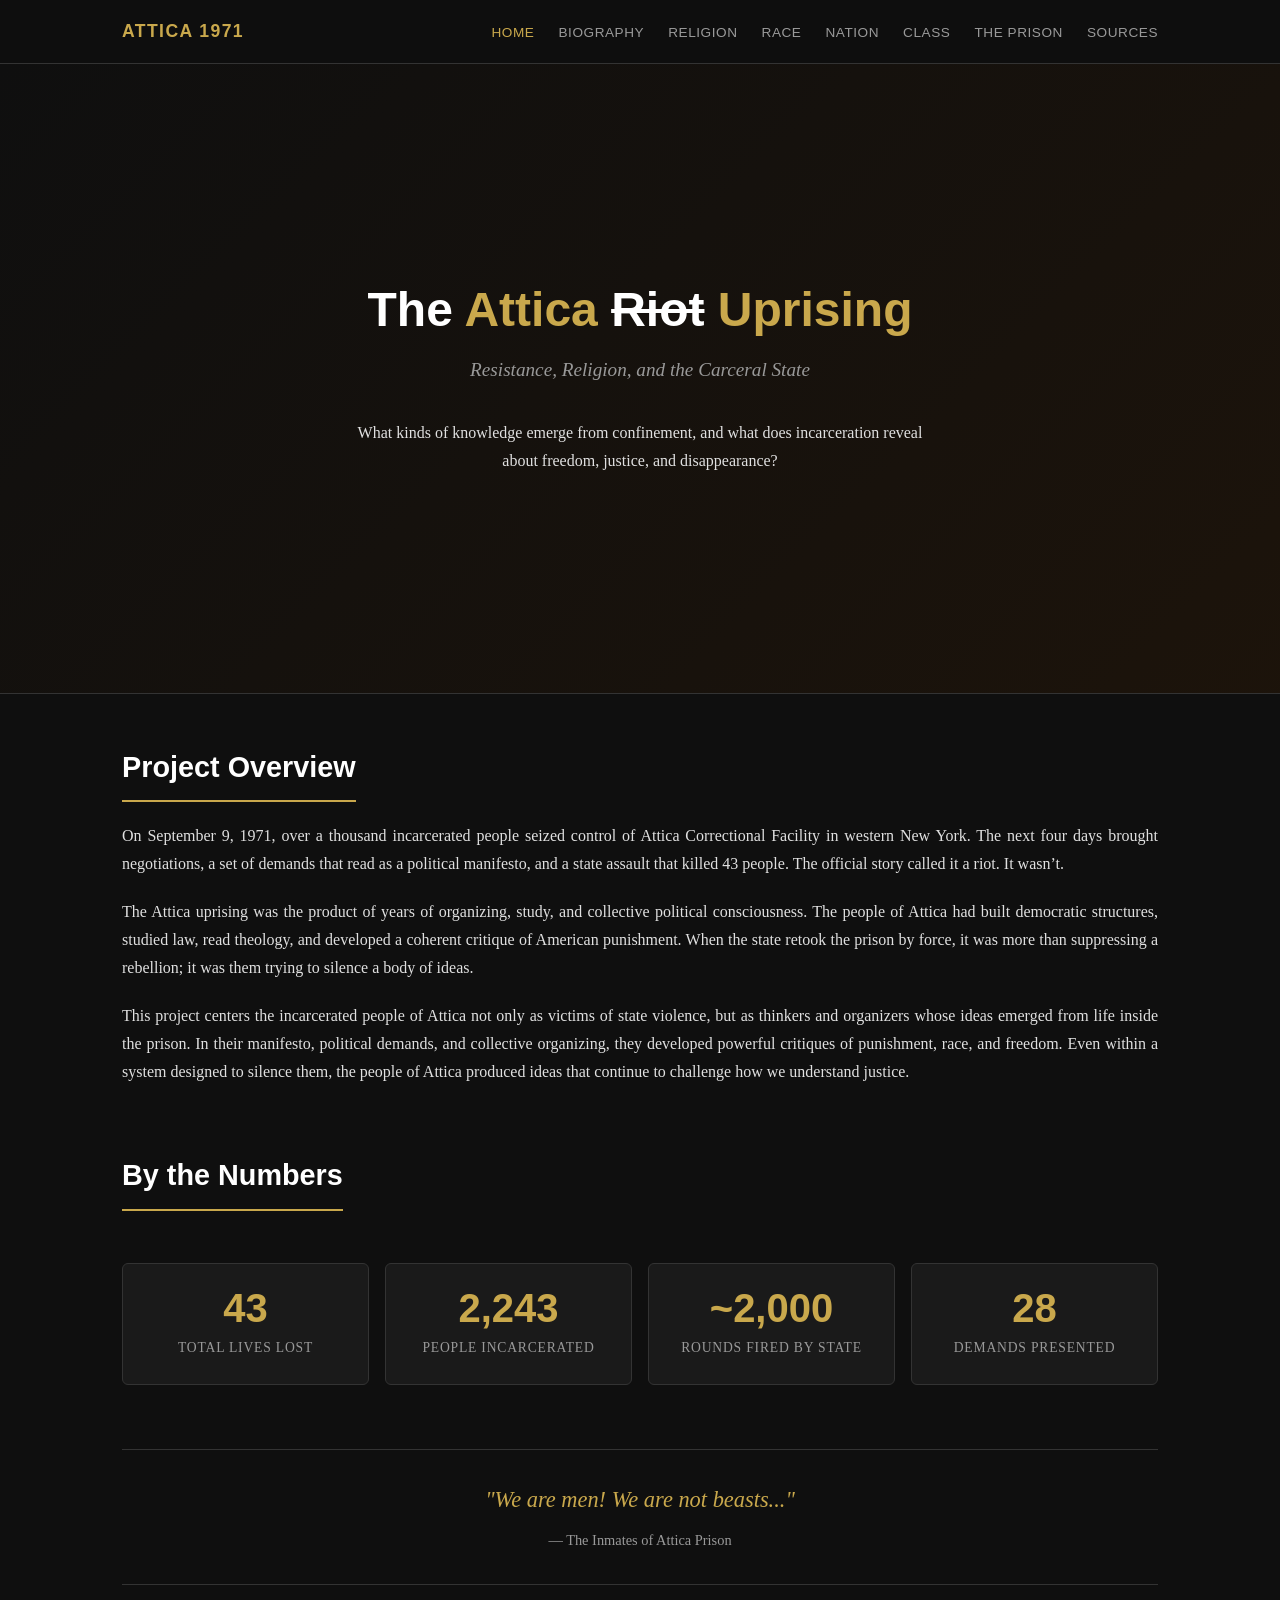
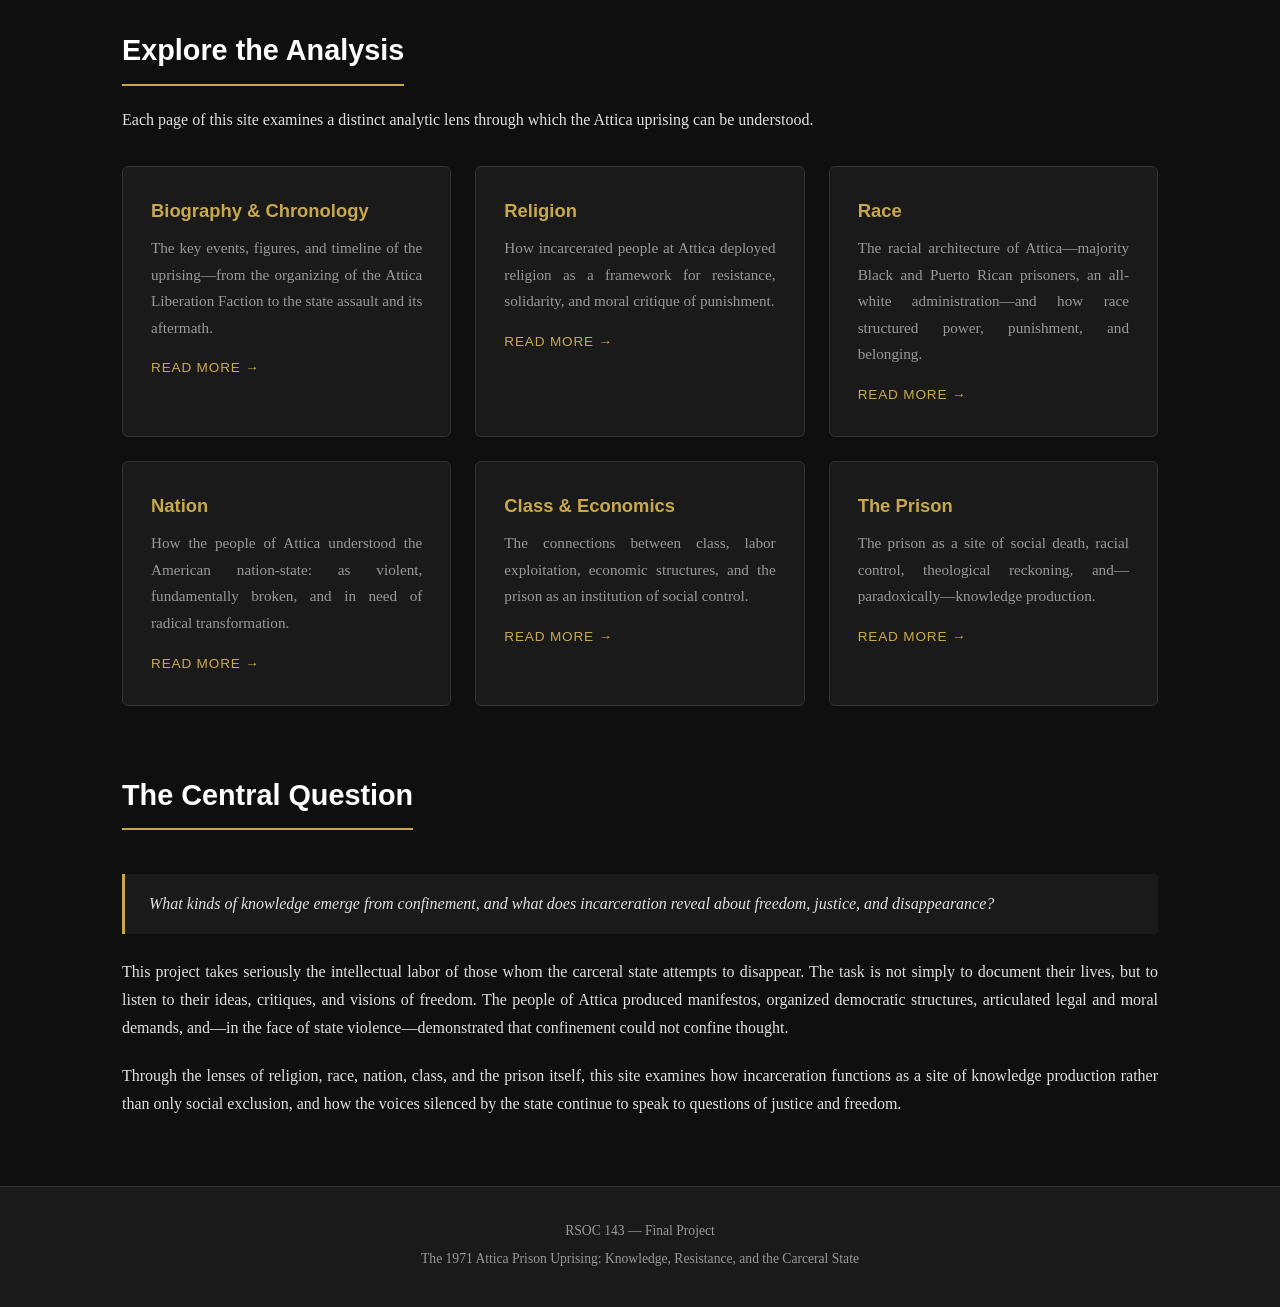
==== index.html @ 51bf2198 "Update index.html" ====
<!DOCTYPE html>
<html lang="en">
<head>
  <meta charset="UTF-8">
  <meta name="viewport" content="width=device-width, initial-scale=1.0">
  <title>Attica 1971 — Knowledge from Confinement</title>
  <link rel="stylesheet" href="styles.css">
</head>
<body>

  <nav>
    <div class="nav-inner">
      <a href="index.html" class="site-title">Attica 1971</a>
      <button class="hamburger" onclick="document.querySelector('.nav-links').classList.toggle('open')" aria-label="Toggle navigation">
        <span></span><span></span><span></span>
      </button>
      <ul class="nav-links">
        <li><a href="index.html" class="active">Home</a></li>
        <li><a href="biography.html">Biography</a></li>
        <li><a href="religion.html">Religion</a></li>
        <li><a href="race.html">Race</a></li>
        <li><a href="nation.html">Nation</a></li>
        <li><a href="class.html">Class</a></li>
        <li><a href="prison.html">The Prison</a></li>
        <li><a href="sources.html">Sources</a></li>
      </ul>
    </div>
  </nav>

  <header class="hero">
    <div class="hero-content">
      <h1>
        The <span class="accent">Attica</span> 
        <s>Riot</s> 
        <span class="accent">Uprising</span>
      </h1>
      <p class="subtitle">Resistance, Religion, and the Carceral State</p>
      <p class="tagline">
        What kinds of knowledge emerge from confinement, and what does
        incarceration reveal about freedom, justice, and disappearance?
      </p>
    </div>
  </header>

  <main class="container">

    <!-- Introduction -->
    <section class="section">
      <h2>Project Overview</h2>
      <p>
        On September 9, 1971, over a thousand incarcerated people seized control of Attica Correctional Facility in western New York. 
        The next four days brought negotiations, a set of demands that read as a political manifesto, and a state assault that killed 43 people.
        The official story called it a riot. It wasn’t.        
      </p>
      <p>
        The Attica uprising was the product of years of organizing, study, and collective political consciousness. 
        The people of Attica had built democratic structures, studied law, read theology, and developed a coherent critique of American punishment. 
        When the state retook the prison by force, it was more than suppressing a rebellion; it was them trying to silence a body of ideas.
      </p>  
      <p>
        This project centers the incarcerated people of Attica not only as victims of state violence, but as thinkers and organizers whose ideas 
        emerged from life inside the prison. In their manifesto, political demands, and collective organizing, they developed powerful critiques of 
        punishment, race, and freedom. Even within a system designed to silence them, the people of Attica produced ideas that continue to challenge how we understand justice.
      </p>
    </section>

    <!-- Key Statistics -->
    <section class="section">
      <h2>By the Numbers</h2>
      <div class="stats-row">
        <div class="stat-box">
          <div class="stat-number">43</div>
          <div class="stat-label">Total Lives Lost</div>
        </div>
        <div class="stat-box">
          <div class="stat-number">2,243</div>
          <div class="stat-label">People Incarcerated</div>
        </div>
        <div class="stat-box">
          <div class="stat-number">~2,000</div>
          <div class="stat-label">Rounds Fired by State</div>
        </div>
        <div class="stat-box">
          <div class="stat-number">28</div>
          <div class="stat-label">Demands Presented</div>
        </div>
      </div>
    </section>

    <!-- Pull Quote -->
    <div class="pull-quote">
      "We are men! We are not beasts..."
      <span class="attribution">&mdash; The Inmates of Attica Prison</span>
    </div>

    <!-- Explore Themes -->
    <section class="section">
      <h2>Explore the Analysis</h2>
      <p>
        Each page of this site examines a distinct analytic lens through which the
        Attica uprising can be understood.
      </p>

      <div class="card-grid">
        <div class="card">
          <h3>Biography &amp; Chronology</h3>
          <p>
            The key events, figures, and timeline of the uprising&mdash;from the
            organizing of the Attica Liberation Faction to the state assault and its
            aftermath.
          </p>
          <a href="biography.html" class="card-link">Read more &rarr;</a>
        </div>

        <div class="card">
          <h3>Religion</h3>
          <p>
            How incarcerated people at Attica deployed religion as a framework for
            resistance, solidarity, and moral critique of punishment.
          </p>
          <a href="religion.html" class="card-link">Read more &rarr;</a>
        </div>

        <div class="card">
          <h3>Race</h3>
          <p>
            The racial architecture of Attica&mdash;majority Black and Puerto Rican
            prisoners, an all-white administration&mdash;and how race structured
            power, punishment, and belonging.
          </p>
          <a href="race.html" class="card-link">Read more &rarr;</a>
        </div>

        <div class="card">
          <h3>Nation</h3>
          <p>
            How the people of Attica understood the American nation-state: as
            violent, fundamentally broken, and in need of radical transformation.
          </p>
          <a href="nation.html" class="card-link">Read more &rarr;</a>
        </div>

        <div class="card">
          <h3>Class &amp; Economics</h3>
          <p>
            The connections between class, labor exploitation, economic structures,
            and the prison as an institution of social control.
          </p>
          <a href="class.html" class="card-link">Read more &rarr;</a>
        </div>

        <div class="card">
          <h3>The Prison</h3>
          <p>
            The prison as a site of social death, racial control, theological
            reckoning, and&mdash;paradoxically&mdash;knowledge production.
          </p>
          <a href="prison.html" class="card-link">Read more &rarr;</a>
        </div>
      </div>
    </section>

    <!-- The Big Question -->
    <section class="section">
      <h2>The Central Question</h2>
      <blockquote>
        What kinds of knowledge emerge from confinement, and what does
        incarceration reveal about freedom, justice, and disappearance?
      </blockquote>
      <p>
        This project takes seriously the intellectual labor of those whom the
        carceral state attempts to disappear. The task is not simply to document
        their lives, but to listen to their ideas, critiques, and visions of
        freedom. The people of Attica produced manifestos, organized democratic
        structures, articulated legal and moral demands, and&mdash;in the face of
        state violence&mdash;demonstrated that confinement could not confine thought.
      </p>
      <p>
        Through the lenses of religion, race, nation, class, and the prison itself,
        this site examines how incarceration functions as a site of knowledge
        production rather than only social exclusion, and how the voices silenced
        by the state continue to speak to questions of justice and freedom.
      </p>
    </section>

  </main>

  <footer>
    <p>RSOC 143 &mdash; Final Project</p>
    <p>The 1971 Attica Prison Uprising: Knowledge, Resistance, and the Carceral State</p>
  </footer>

</body>
</html>
---- styles.css ----
/* ===== Reset & Base ===== */
*, *::before, *::after {
  box-sizing: border-box;
  margin: 0;
  padding: 0;
}

:root {
  --color-bg: #0f0f0f;
  --color-surface: #1a1a1a;
  --color-surface-alt: #242424;
  --color-border: #333;
  --color-text: #e0e0e0;
  --color-text-muted: #999;
  --color-heading: #fff;
  --color-accent: #c9a84c;
  --color-accent-dim: #a07e30;
  --color-link: #c9a84c;
  --color-link-hover: #e6c565;
  --font-body: 'Georgia', 'Times New Roman', serif;
  --font-heading: 'Helvetica Neue', 'Arial', sans-serif;
  --max-width: 1100px;
  --nav-height: 64px;
}

html {
  scroll-behavior: smooth;
  font-size: 16px;
}

body {
  font-family: var(--font-body);
  background-color: var(--color-bg);
  color: var(--color-text);
  line-height: 1.75;
  min-height: 100vh;
}

a {
  color: var(--color-link);
  text-decoration: none;
  transition: color 0.2s;
}

a:hover {
  color: var(--color-link-hover);
}

img {
  max-width: 100%;
  height: auto;
  display: block;
}

/* ===== Navigation ===== */
nav {
  position: sticky;
  top: 0;
  z-index: 100;
  background: rgba(15, 15, 15, 0.95);
  backdrop-filter: blur(8px);
  border-bottom: 1px solid var(--color-border);
  height: var(--nav-height);
  display: flex;
  align-items: center;
}

nav .nav-inner {
  max-width: var(--max-width);
  width: 100%;
  margin: 0 auto;
  padding: 0 2rem;
  display: flex;
  align-items: center;
  justify-content: space-between;
}

nav .site-title {
  font-family: var(--font-heading);
  font-size: 1.1rem;
  font-weight: 700;
  color: var(--color-accent);
  letter-spacing: 0.08em;
  text-transform: uppercase;
}

nav .nav-links {
  list-style: none;
  display: flex;
  gap: 1.5rem;
  flex-wrap: wrap;
}

nav .nav-links a {
  font-family: var(--font-heading);
  font-size: 0.85rem;
  color: var(--color-text-muted);
  letter-spacing: 0.04em;
  text-transform: uppercase;
  transition: color 0.2s;
}

nav .nav-links a:hover,
nav .nav-links a.active {
  color: var(--color-accent);
}

/* Hamburger menu for mobile */
.hamburger {
  display: none;
  background: none;
  border: none;
  cursor: pointer;
  padding: 0.5rem;
}

.hamburger span {
  display: block;
  width: 24px;
  height: 2px;
  background: var(--color-text);
  margin: 5px 0;
  transition: 0.3s;
}

/* ===== Hero ===== */
.hero {
  position: relative;
  min-height: 70vh;
  display: flex;
  align-items: center;
  justify-content: center;
  text-align: center;
  background: linear-gradient(
    135deg,
    rgba(15, 15, 15, 0.92) 0%,
    rgba(30, 20, 10, 0.88) 100%
  );
  border-bottom: 1px solid var(--color-border);
  padding: 4rem 2rem;
}

.hero-content {
  max-width: 800px;
}

.hero h1 {
  font-family: var(--font-heading);
  font-size: 3rem;
  font-weight: 800;
  color: var(--color-heading);
  line-height: 1.15;
  margin-bottom: 1rem;
}

.hero h1 .accent {
  color: var(--color-accent);
}

.hero .subtitle {
  font-size: 1.2rem;
  color: var(--color-text-muted);
  margin-bottom: 2rem;
  font-style: italic;
}

.hero .tagline {
  font-size: 1rem;
  color: var(--color-text);
  max-width: 600px;
  margin: 0 auto;
}

/* ===== Page Header (for interior pages) ===== */
.page-header {
  background: linear-gradient(
    135deg,
    rgba(15, 15, 15, 0.95) 0%,
    rgba(30, 20, 10, 0.90) 100%
  );
  border-bottom: 1px solid var(--color-border);
  padding: 4rem 2rem 3rem;
  text-align: center;
}

.page-header h1 {
  font-family: var(--font-heading);
  font-size: 2.5rem;
  font-weight: 800;
  color: var(--color-heading);
  margin-bottom: 0.75rem;
}

.page-header .page-subtitle {
  font-size: 1.1rem;
  color: var(--color-text-muted);
  font-style: italic;
  max-width: 650px;
  margin: 0 auto;
}

/* ===== Content Container ===== */
.container {
  max-width: var(--max-width);
  margin: 0 auto;
  padding: 3rem 2rem;
}

/* ===== Section ===== */
.section {
  margin-bottom: 4rem;
}

.section:last-child {
  margin-bottom: 0;
}

.section h2 {
  font-family: var(--font-heading);
  font-size: 1.8rem;
  font-weight: 700;
  color: var(--color-heading);
  margin-bottom: 1.25rem;
  padding-bottom: 0.5rem;
  border-bottom: 2px solid var(--color-accent);
  display: inline-block;
}

.section h3 {
  font-family: var(--font-heading);
  font-size: 1.3rem;
  font-weight: 600;
  color: var(--color-heading);
  margin-top: 2rem;
  margin-bottom: 0.75rem;
}

.section p {
  margin-bottom: 1.25rem;
  text-align: justify;
}

.section ul, .section ol {
  margin-left: 1.5rem;
  margin-bottom: 1.25rem;
}

.section li {
  margin-bottom: 0.5rem;
}

/* ===== Blockquote ===== */
blockquote {
  border-left: 3px solid var(--color-accent);
  margin: 1.5rem 0;
  padding: 1rem 1.5rem;
  background: var(--color-surface);
  border-radius: 0 4px 4px 0;
  font-style: italic;
  color: var(--color-text);
}

blockquote cite {
  display: block;
  margin-top: 0.75rem;
  font-style: normal;
  font-size: 0.9rem;
  color: var(--color-text-muted);
}

/* ===== Card Grid ===== */
.card-grid {
  display: grid;
  grid-template-columns: repeat(auto-fit, minmax(300px, 1fr));
  gap: 1.5rem;
  margin: 2rem 0;
}

.card {
  background: var(--color-surface);
  border: 1px solid var(--color-border);
  border-radius: 6px;
  padding: 1.75rem;
  transition: border-color 0.2s, transform 0.2s;
}

.card:hover {
  border-color: var(--color-accent-dim);
  transform: translateY(-2px);
}

.card h3 {
  font-family: var(--font-heading);
  font-size: 1.15rem;
  font-weight: 600;
  color: var(--color-accent);
  margin-bottom: 0.5rem;
  margin-top: 0;
}

.card p {
  font-size: 0.95rem;
  color: var(--color-text-muted);
  margin-bottom: 0.75rem;
}

.card a.card-link {
  font-family: var(--font-heading);
  font-size: 0.85rem;
  text-transform: uppercase;
  letter-spacing: 0.06em;
}

/* ===== Tables ===== */
.table-wrapper {
  overflow-x: auto;
  margin: 1.5rem 0;
  border-radius: 6px;
  border: 1px solid var(--color-border);
}

table {
  width: 100%;
  border-collapse: collapse;
  font-size: 0.92rem;
}

thead {
  background: var(--color-surface-alt);
}

th {
  font-family: var(--font-heading);
  font-weight: 600;
  color: var(--color-accent);
  text-align: left;
  padding: 0.85rem 1rem;
  border-bottom: 2px solid var(--color-accent-dim);
  white-space: nowrap;
}

td {
  padding: 0.75rem 1rem;
  border-bottom: 1px solid var(--color-border);
  vertical-align: top;
}

tr:last-child td {
  border-bottom: none;
}

tbody tr:hover {
  background: var(--color-surface);
}

/* ===== Timeline ===== */
.timeline {
  position: relative;
  margin: 2rem 0;
  padding-left: 2rem;
}

.timeline::before {
  content: '';
  position: absolute;
  left: 0;
  top: 0;
  bottom: 0;
  width: 2px;
  background: var(--color-accent-dim);
}

.timeline-item {
  position: relative;
  margin-bottom: 2rem;
  padding-left: 1.5rem;
}

.timeline-item::before {
  content: '';
  position: absolute;
  left: -2.35rem;
  top: 0.4rem;
  width: 12px;
  height: 12px;
  border-radius: 50%;
  background: var(--color-accent);
  border: 2px solid var(--color-bg);
}

.timeline-item .date {
  font-family: var(--font-heading);
  font-size: 0.85rem;
  color: var(--color-accent);
  font-weight: 700;
  text-transform: uppercase;
  letter-spacing: 0.06em;
  margin-bottom: 0.25rem;
}

.timeline-item h3 {
  margin-top: 0;
  font-size: 1.1rem;
}

.timeline-item p {
  font-size: 0.95rem;
  color: var(--color-text-muted);
}

/* ===== Stat Boxes ===== */
.stats-row {
  display: grid;
  grid-template-columns: repeat(auto-fit, minmax(200px, 1fr));
  gap: 1rem;
  margin: 2rem 0;
}

.stat-box {
  background: var(--color-surface);
  border: 1px solid var(--color-border);
  border-radius: 6px;
  padding: 1.5rem;
  text-align: center;
}

.stat-box .stat-number {
  font-family: var(--font-heading);
  font-size: 2.5rem;
  font-weight: 800;
  color: var(--color-accent);
  line-height: 1;
  margin-bottom: 0.5rem;
}

.stat-box .stat-label {
  font-size: 0.85rem;
  color: var(--color-text-muted);
  text-transform: uppercase;
  letter-spacing: 0.06em;
}

/* ===== Pull Quote ===== */
.pull-quote {
  font-size: 1.4rem;
  font-style: italic;
  color: var(--color-accent);
  text-align: center;
  padding: 2rem;
  margin: 2.5rem 0;
  border-top: 1px solid var(--color-border);
  border-bottom: 1px solid var(--color-border);
  line-height: 1.6;
}

.pull-quote .attribution {
  display: block;
  margin-top: 0.75rem;
  font-size: 0.9rem;
  font-style: normal;
  color: var(--color-text-muted);
}

/* ===== Footer ===== */
footer {
  border-top: 1px solid var(--color-border);
  padding: 2rem;
  text-align: center;
  font-size: 0.85rem;
  color: var(--color-text-muted);
  background: var(--color-surface);
}

footer p {
  margin-bottom: 0.25rem;
}

/* ===== Responsive ===== */
@media (max-width: 768px) {
  .hero h1 {
    font-size: 2rem;
  }

  .page-header h1 {
    font-size: 1.8rem;
  }

  .hamburger {
    display: block;
  }

  nav .nav-links {
    display: none;
    position: absolute;
    top: var(--nav-height);
    left: 0;
    right: 0;
    background: rgba(15, 15, 15, 0.98);
    flex-direction: column;
    padding: 1rem 2rem;
    border-bottom: 1px solid var(--color-border);
  }

  nav .nav-links.open {
    display: flex;
  }

  .card-grid {
    grid-template-columns: 1fr;
  }

  .stats-row {
    grid-template-columns: repeat(2, 1fr);
  }

  .pull-quote {
    font-size: 1.15rem;
  }

  .container {
    padding: 2rem 1.25rem;
  }
}

@media (max-width: 480px) {
  .stats-row {
    grid-template-columns: 1fr;
  }
}
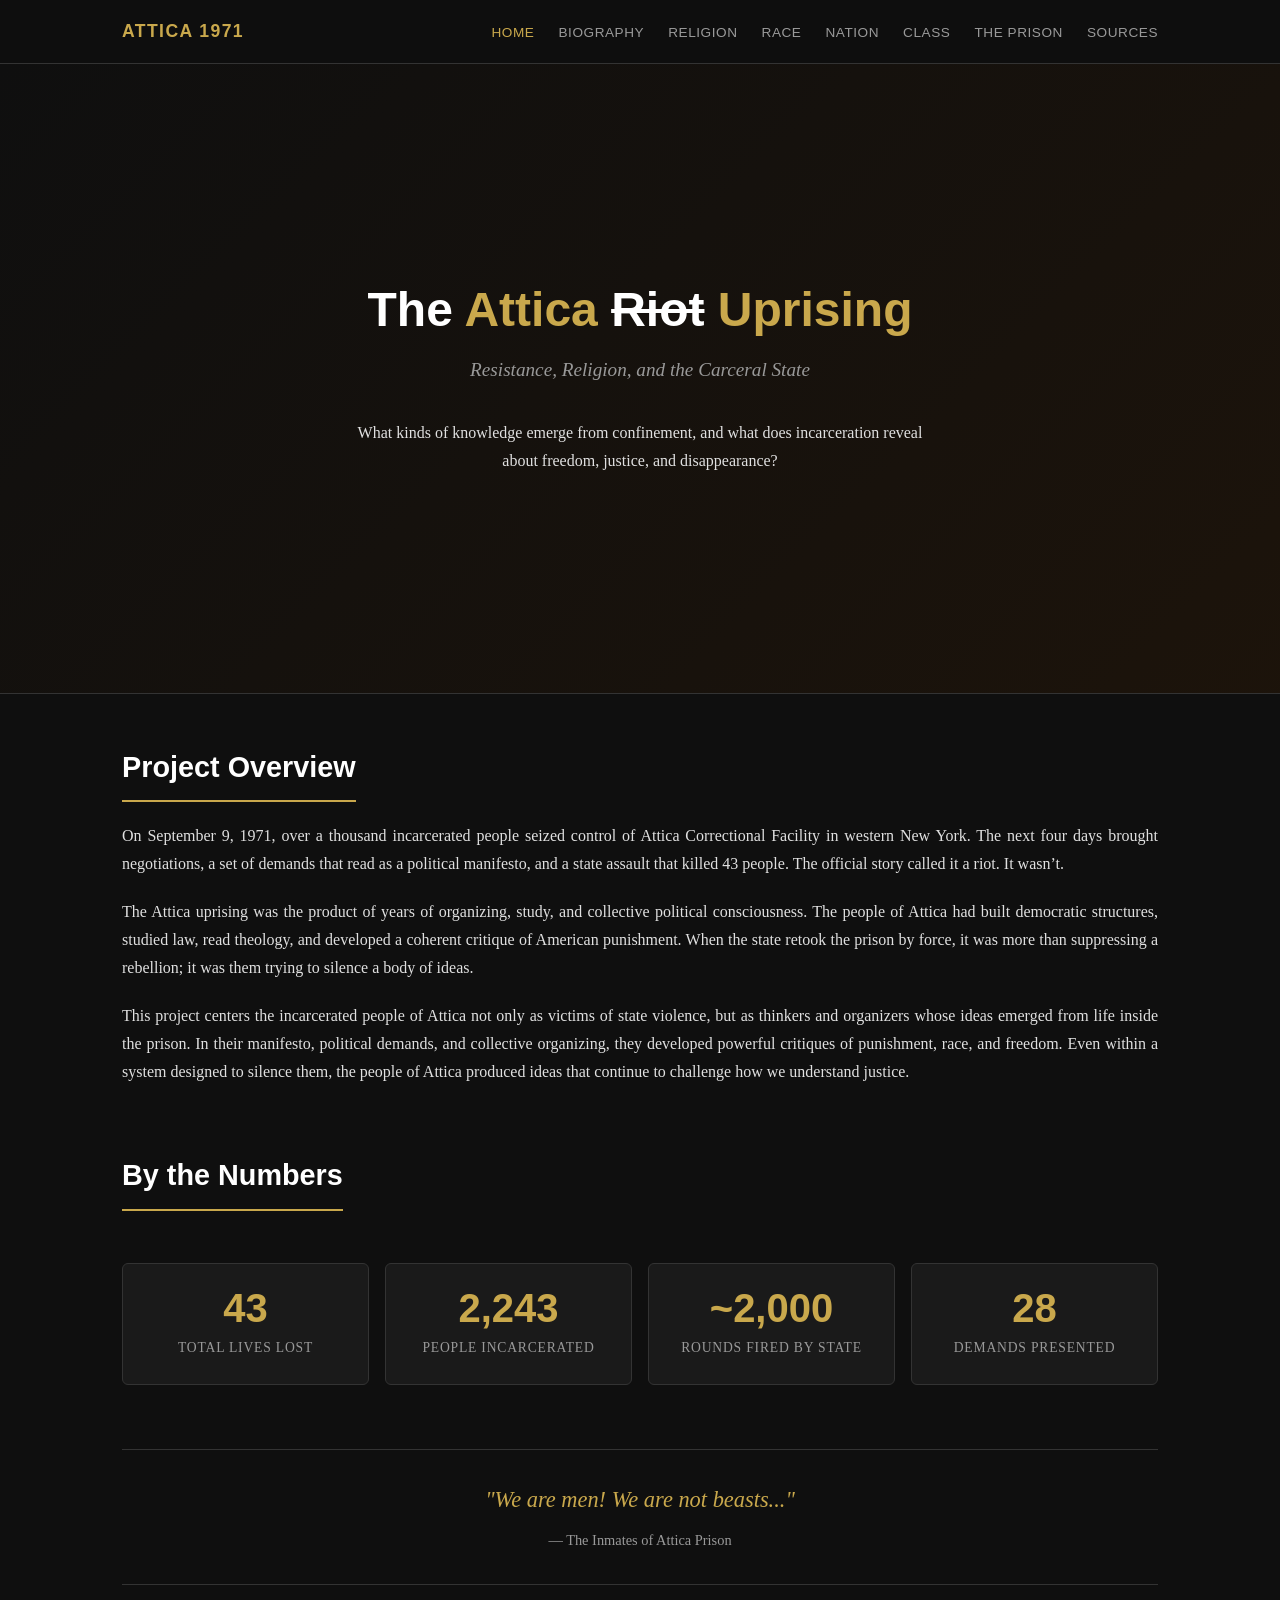
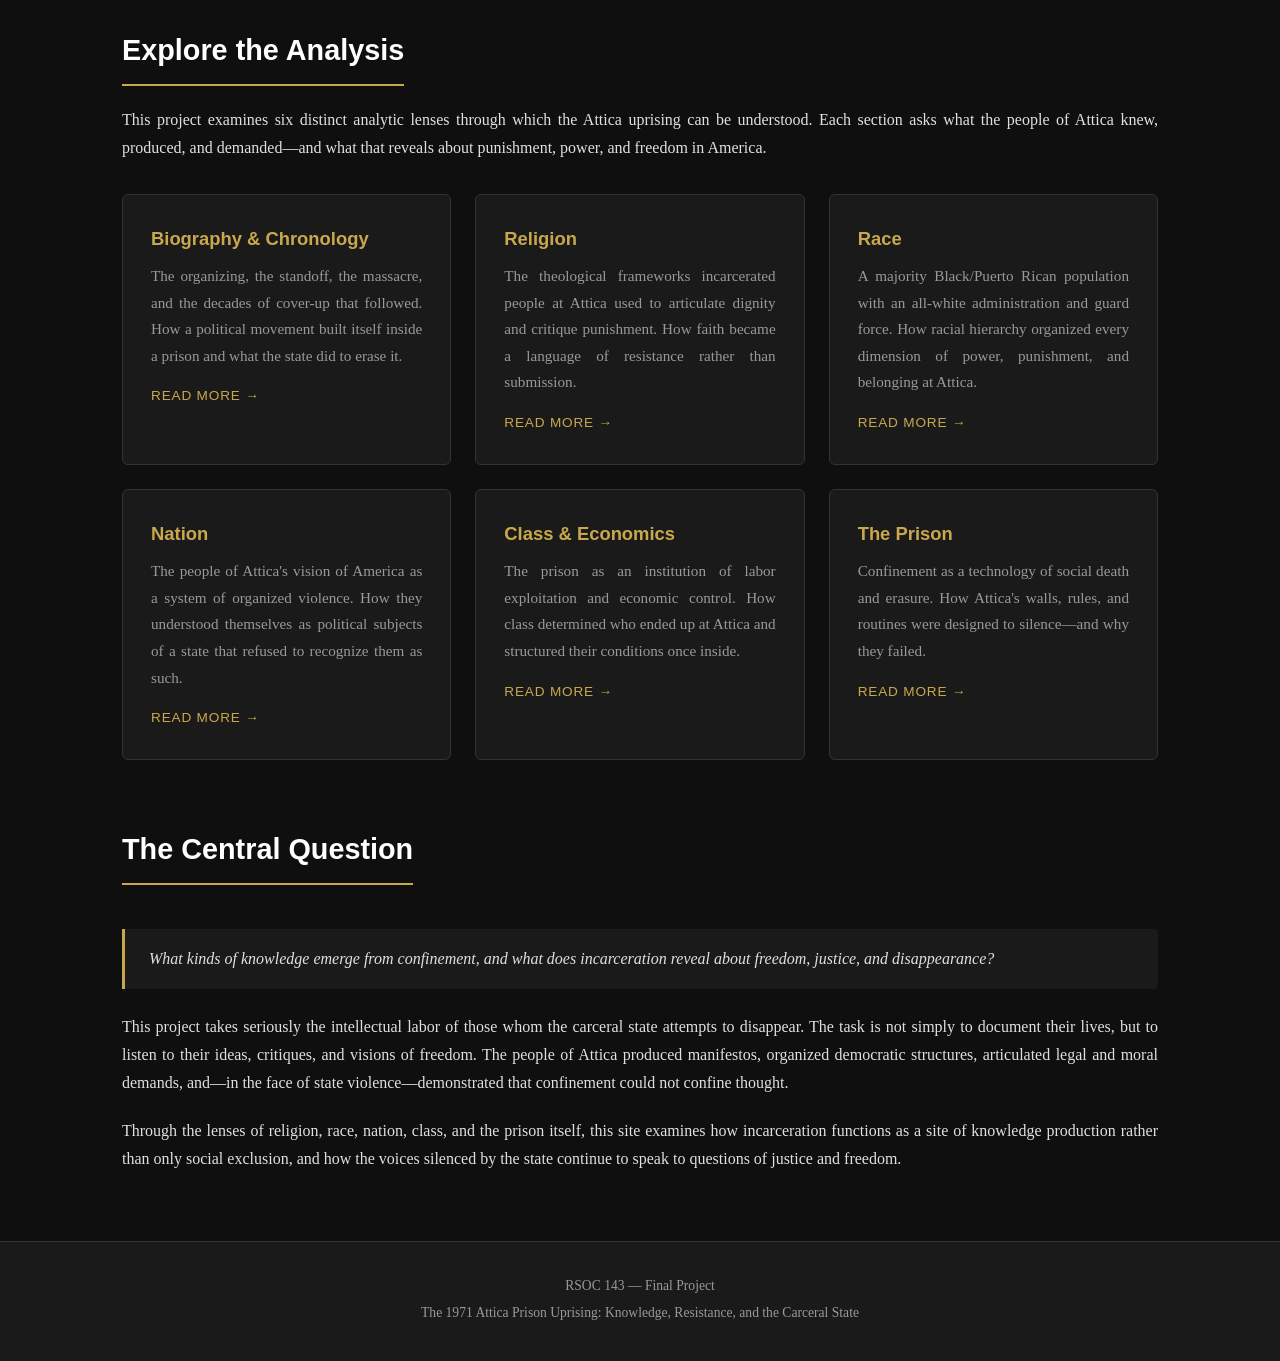
==== commit f218a78e: "Update index.html" ====
--- a/index.html
+++ b/index.html
@@ -97,17 +97,15 @@
     <section class="section">
       <h2>Explore the Analysis</h2>
       <p>
-        Each page of this site examines a distinct analytic lens through which the
-        Attica uprising can be understood.
+        This project examines six distinct analytic lenses through which the Attica uprising can be understood. 
+        Each section asks what the people of Attica knew, produced, and demanded&mdash;and what that reveals about punishment, power, and freedom in America.
       </p>
 
       <div class="card-grid">
         <div class="card">
           <h3>Biography &amp; Chronology</h3>
           <p>
-            The key events, figures, and timeline of the uprising&mdash;from the
-            organizing of the Attica Liberation Faction to the state assault and its
-            aftermath.
+            The organizing, the standoff, the massacre, and the decades of cover-up that followed. How a political movement built itself inside a prison and what the state did to erase it.
           </p>
           <a href="biography.html" class="card-link">Read more &rarr;</a>
         </div>
@@ -115,8 +113,7 @@
         <div class="card">
           <h3>Religion</h3>
           <p>
-            How incarcerated people at Attica deployed religion as a framework for
-            resistance, solidarity, and moral critique of punishment.
+            The theological frameworks incarcerated people at Attica used to articulate dignity and critique punishment. How faith became a language of resistance rather than submission.
           </p>
           <a href="religion.html" class="card-link">Read more &rarr;</a>
         </div>
@@ -124,9 +121,7 @@
         <div class="card">
           <h3>Race</h3>
           <p>
-            The racial architecture of Attica&mdash;majority Black and Puerto Rican
-            prisoners, an all-white administration&mdash;and how race structured
-            power, punishment, and belonging.
+            A majority Black/Puerto Rican population with an all-white administration and guard force. How racial hierarchy organized every dimension of power, punishment, and belonging at Attica.
           </p>
           <a href="race.html" class="card-link">Read more &rarr;</a>
         </div>
@@ -134,8 +129,7 @@
         <div class="card">
           <h3>Nation</h3>
           <p>
-            How the people of Attica understood the American nation-state: as
-            violent, fundamentally broken, and in need of radical transformation.
+            The people of Attica's vision of America as a system of organized violence. How they understood themselves as political subjects of a state that refused to recognize them as such.
           </p>
           <a href="nation.html" class="card-link">Read more &rarr;</a>
         </div>
@@ -143,8 +137,7 @@
         <div class="card">
           <h3>Class &amp; Economics</h3>
           <p>
-            The connections between class, labor exploitation, economic structures,
-            and the prison as an institution of social control.
+            The prison as an institution of labor exploitation and economic control. How class determined who ended up at Attica and structured their conditions once inside.
           </p>
           <a href="class.html" class="card-link">Read more &rarr;</a>
         </div>
@@ -152,8 +145,7 @@
         <div class="card">
           <h3>The Prison</h3>
           <p>
-            The prison as a site of social death, racial control, theological
-            reckoning, and&mdash;paradoxically&mdash;knowledge production.
+            Confinement as a technology of social death and erasure. How Attica's walls, rules, and routines were designed to silence—and why they failed.
           </p>
           <a href="prison.html" class="card-link">Read more &rarr;</a>
         </div>
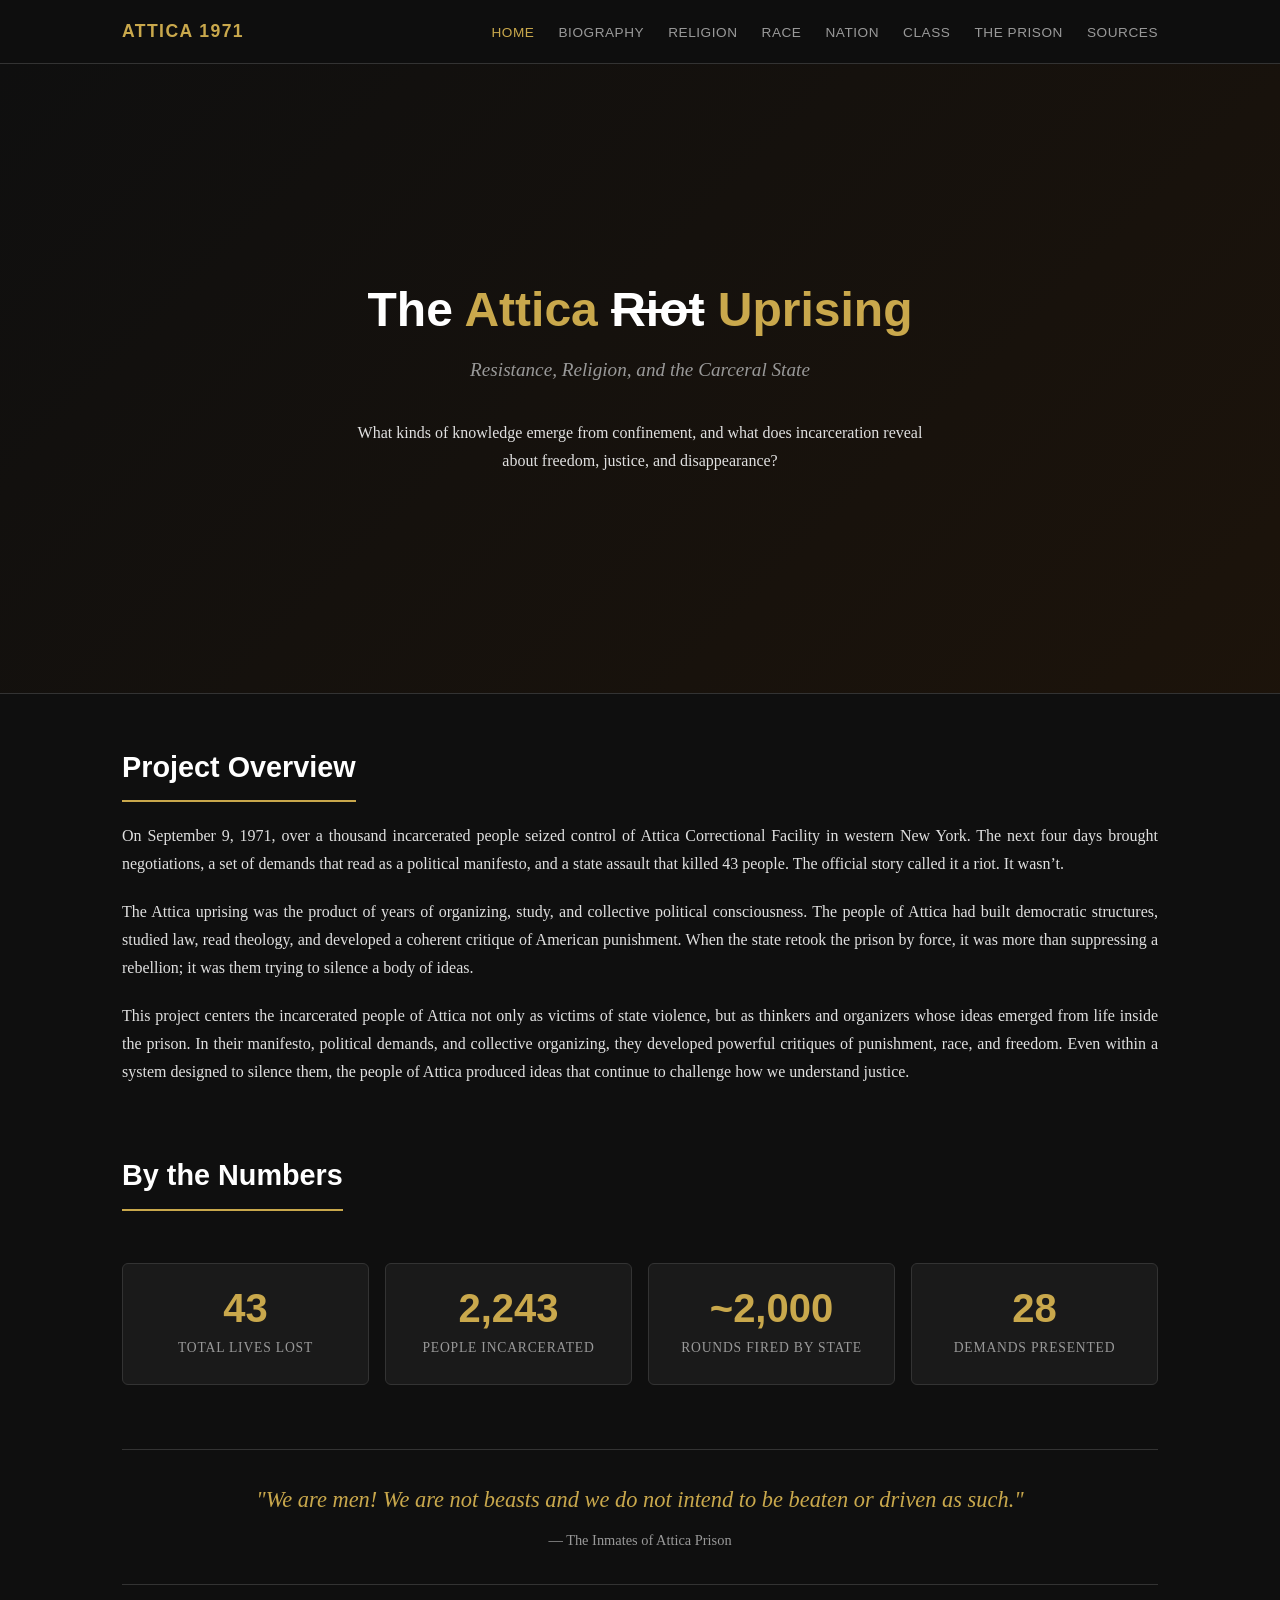
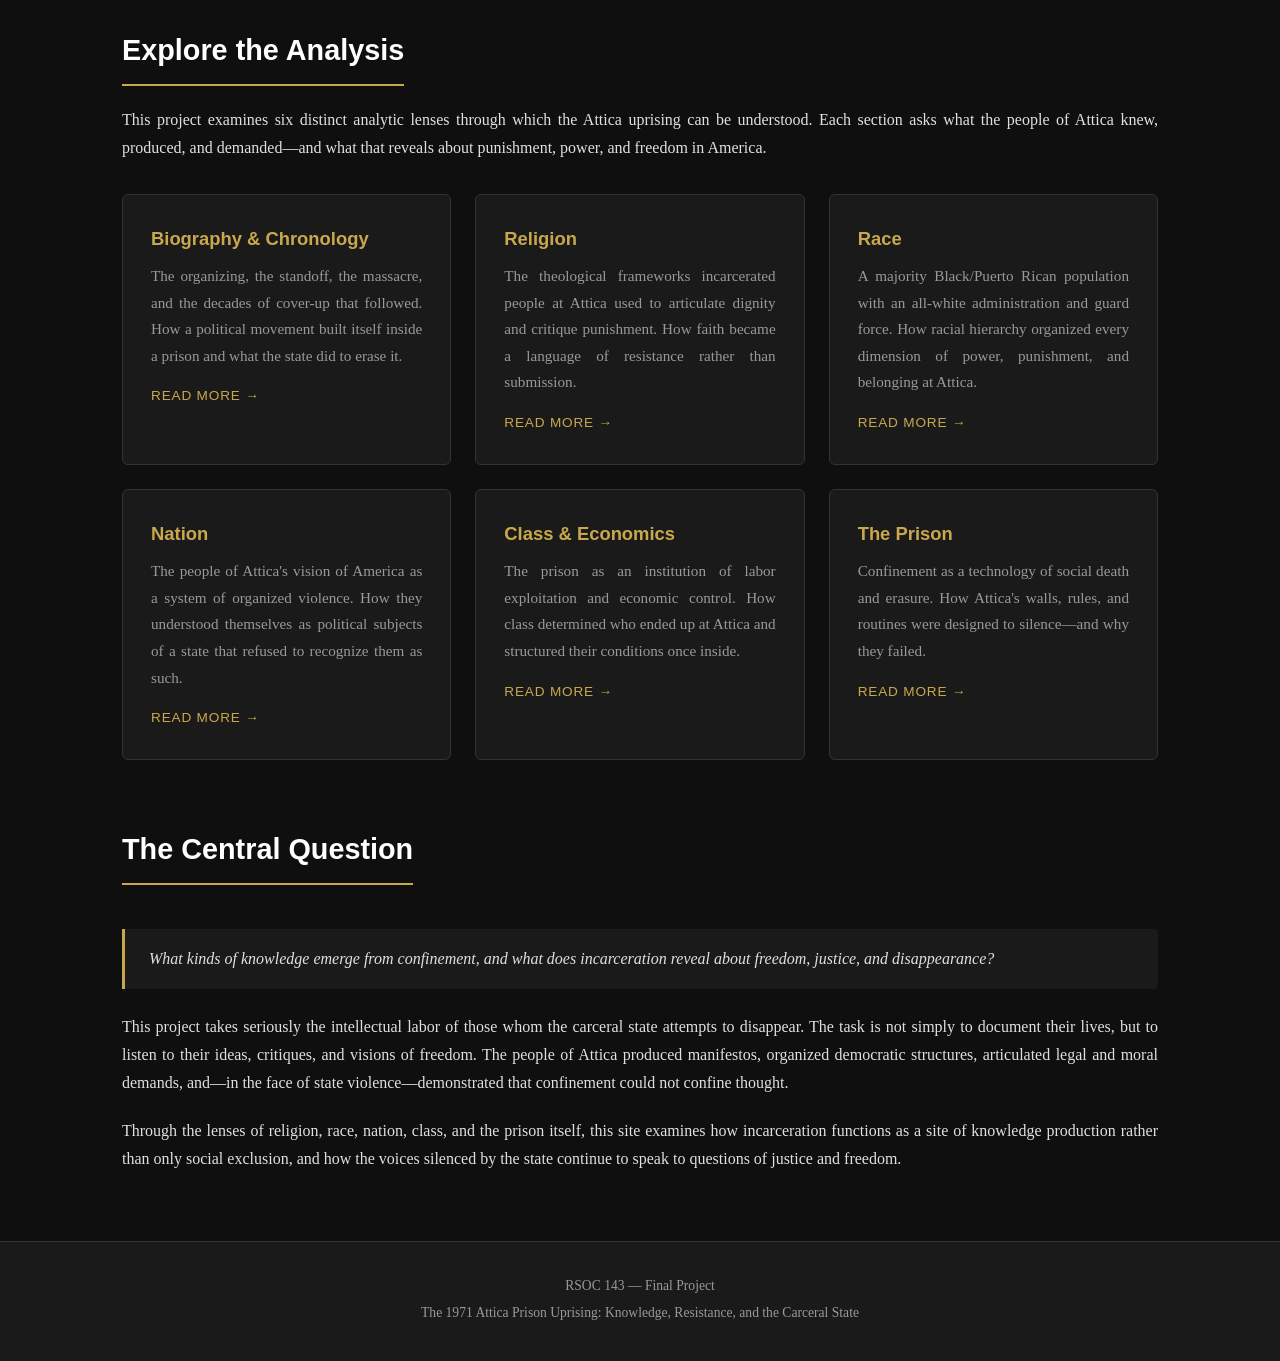
==== commit b7f7b70b: "Update index.html" ====
--- a/index.html
+++ b/index.html
@@ -89,7 +89,7 @@
 
     <!-- Pull Quote -->
     <div class="pull-quote">
-      "We are men! We are not beasts..."
+      "We are men! We are not beasts and we do not intend to be beaten or driven as such."
       <span class="attribution">&mdash; The Inmates of Attica Prison</span>
     </div>
 
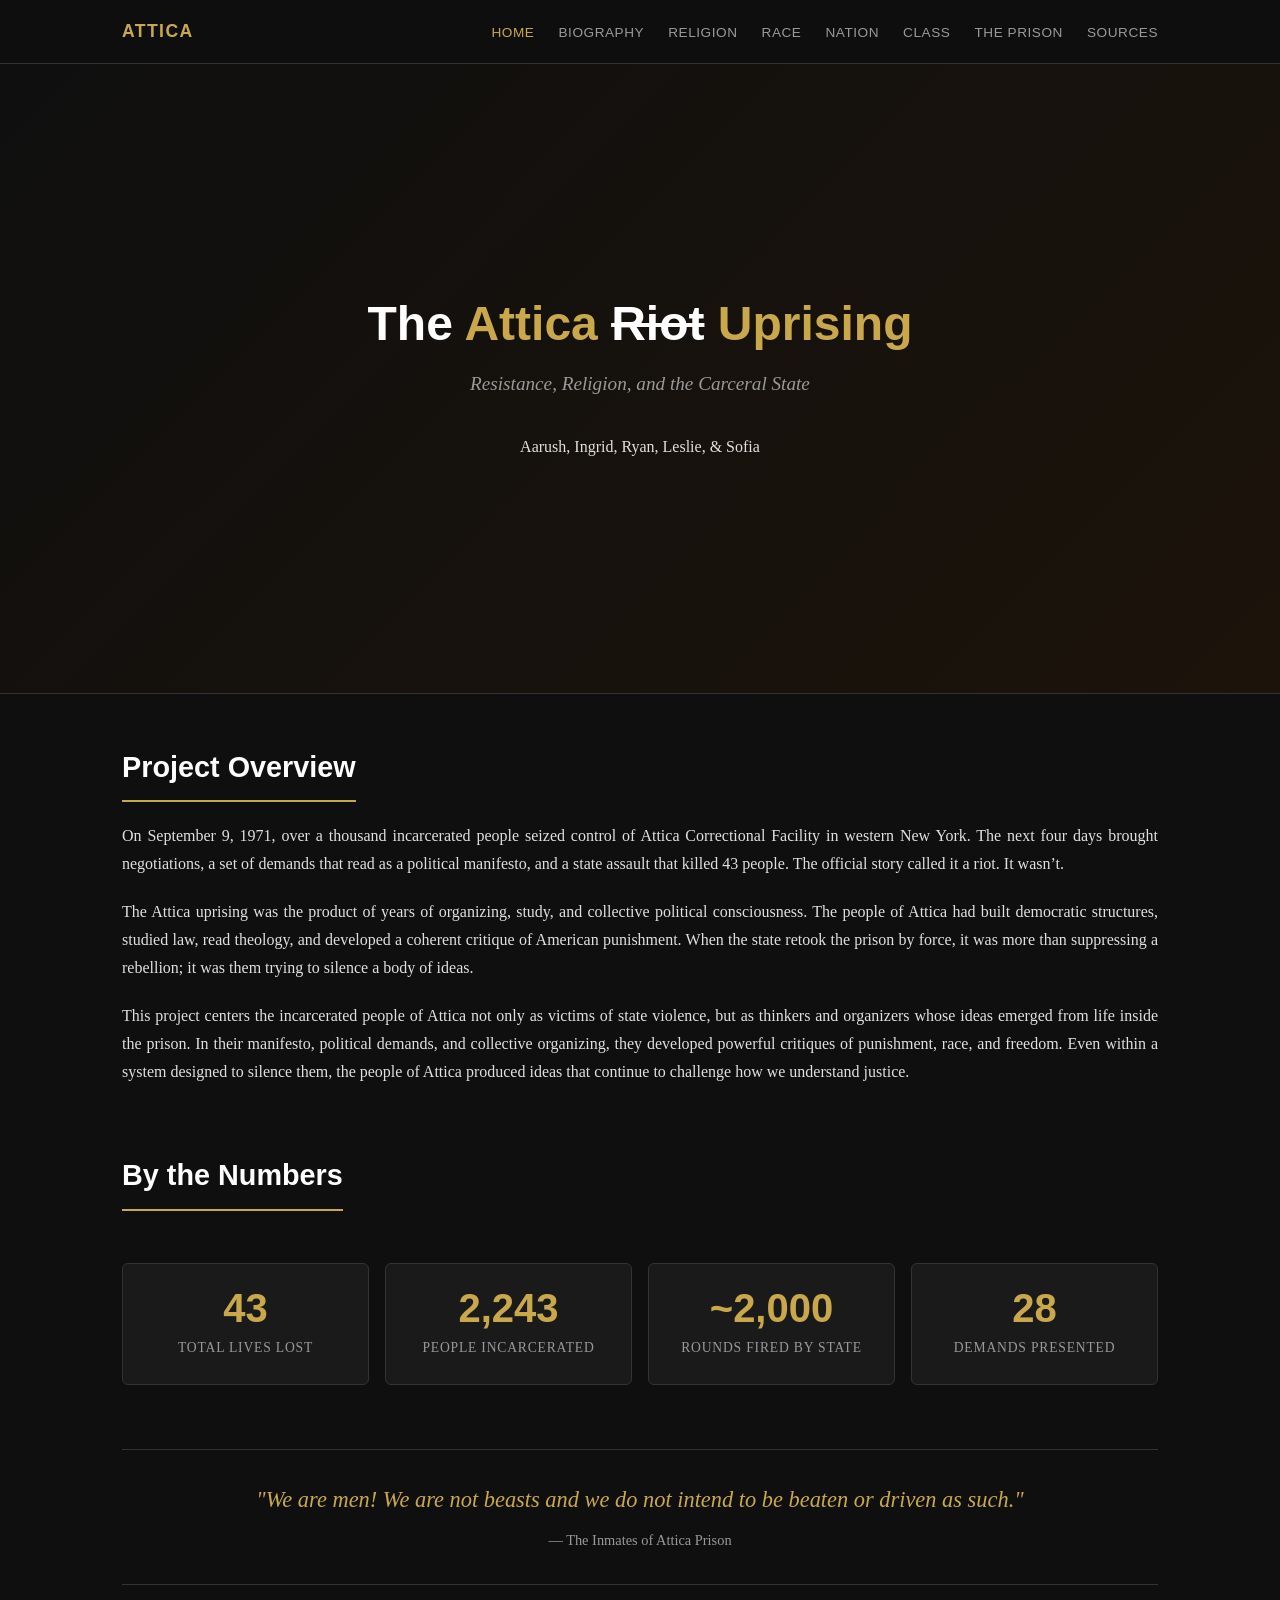
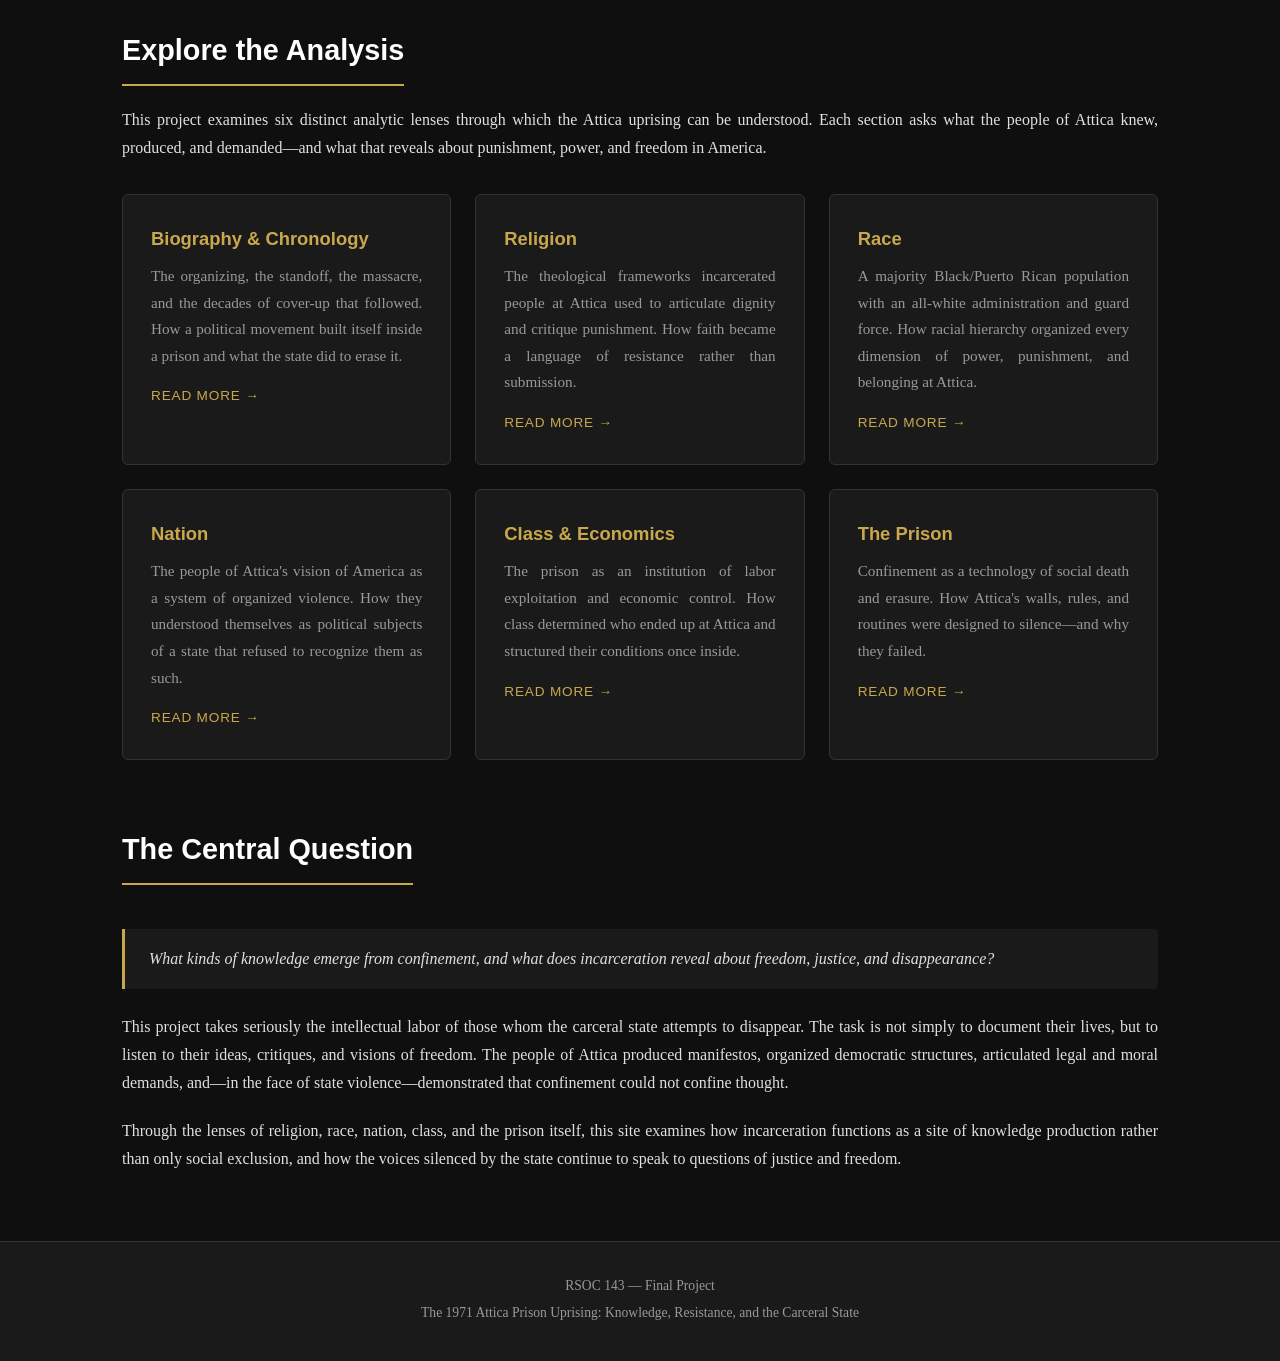
==== commit b0972b10: "Update index.html" ====
--- a/index.html
+++ b/index.html
@@ -10,7 +10,7 @@
 
   <nav>
     <div class="nav-inner">
-      <a href="index.html" class="site-title">Attica 1971</a>
+      <a href="index.html" class="site-title">Attica</a>
       <button class="hamburger" onclick="document.querySelector('.nav-links').classList.toggle('open')" aria-label="Toggle navigation">
         <span></span><span></span><span></span>
       </button>
@@ -36,8 +36,7 @@
       </h1>
       <p class="subtitle">Resistance, Religion, and the Carceral State</p>
       <p class="tagline">
-        What kinds of knowledge emerge from confinement, and what does
-        incarceration reveal about freedom, justice, and disappearance?
+        Aarush, Ingrid, Ryan, Leslie, & Sofia
       </p>
     </div>
   </header>
--- a/styles.css
+++ b/styles.css
@@ -522,6 +522,44 @@
   }
 }
 
+/* ===== Media Blocks ===== */
+.page-media,
+.video-container {
+  width: 100%;
+  max-width: 480px;
+  margin: 1.5rem auto 2rem;
+}
+
+.page-media img {
+  width: 100%;
+  max-height: 300px;
+  object-fit: cover;
+  object-position: center;
+  display: block;
+  border-radius: 6px;
+}
+
+.page-media figcaption {
+  margin-top: 0.6rem;
+  padding-left: 0.75rem;
+  border-left: 3px solid var(--color-accent);
+  font-size: 0.9rem;
+  color: var(--color-text-muted);
+  line-height: 1.5;
+}
+
+.video-container {
+  aspect-ratio: 16 / 9;
+}
+
+.video-container iframe {
+  width: 100%;
+  height: 100%;
+  display: block;
+  border: 0;
+  border-radius: 6px;
+}
+
 @media (max-width: 480px) {
   .stats-row {
     grid-template-columns: 1fr;
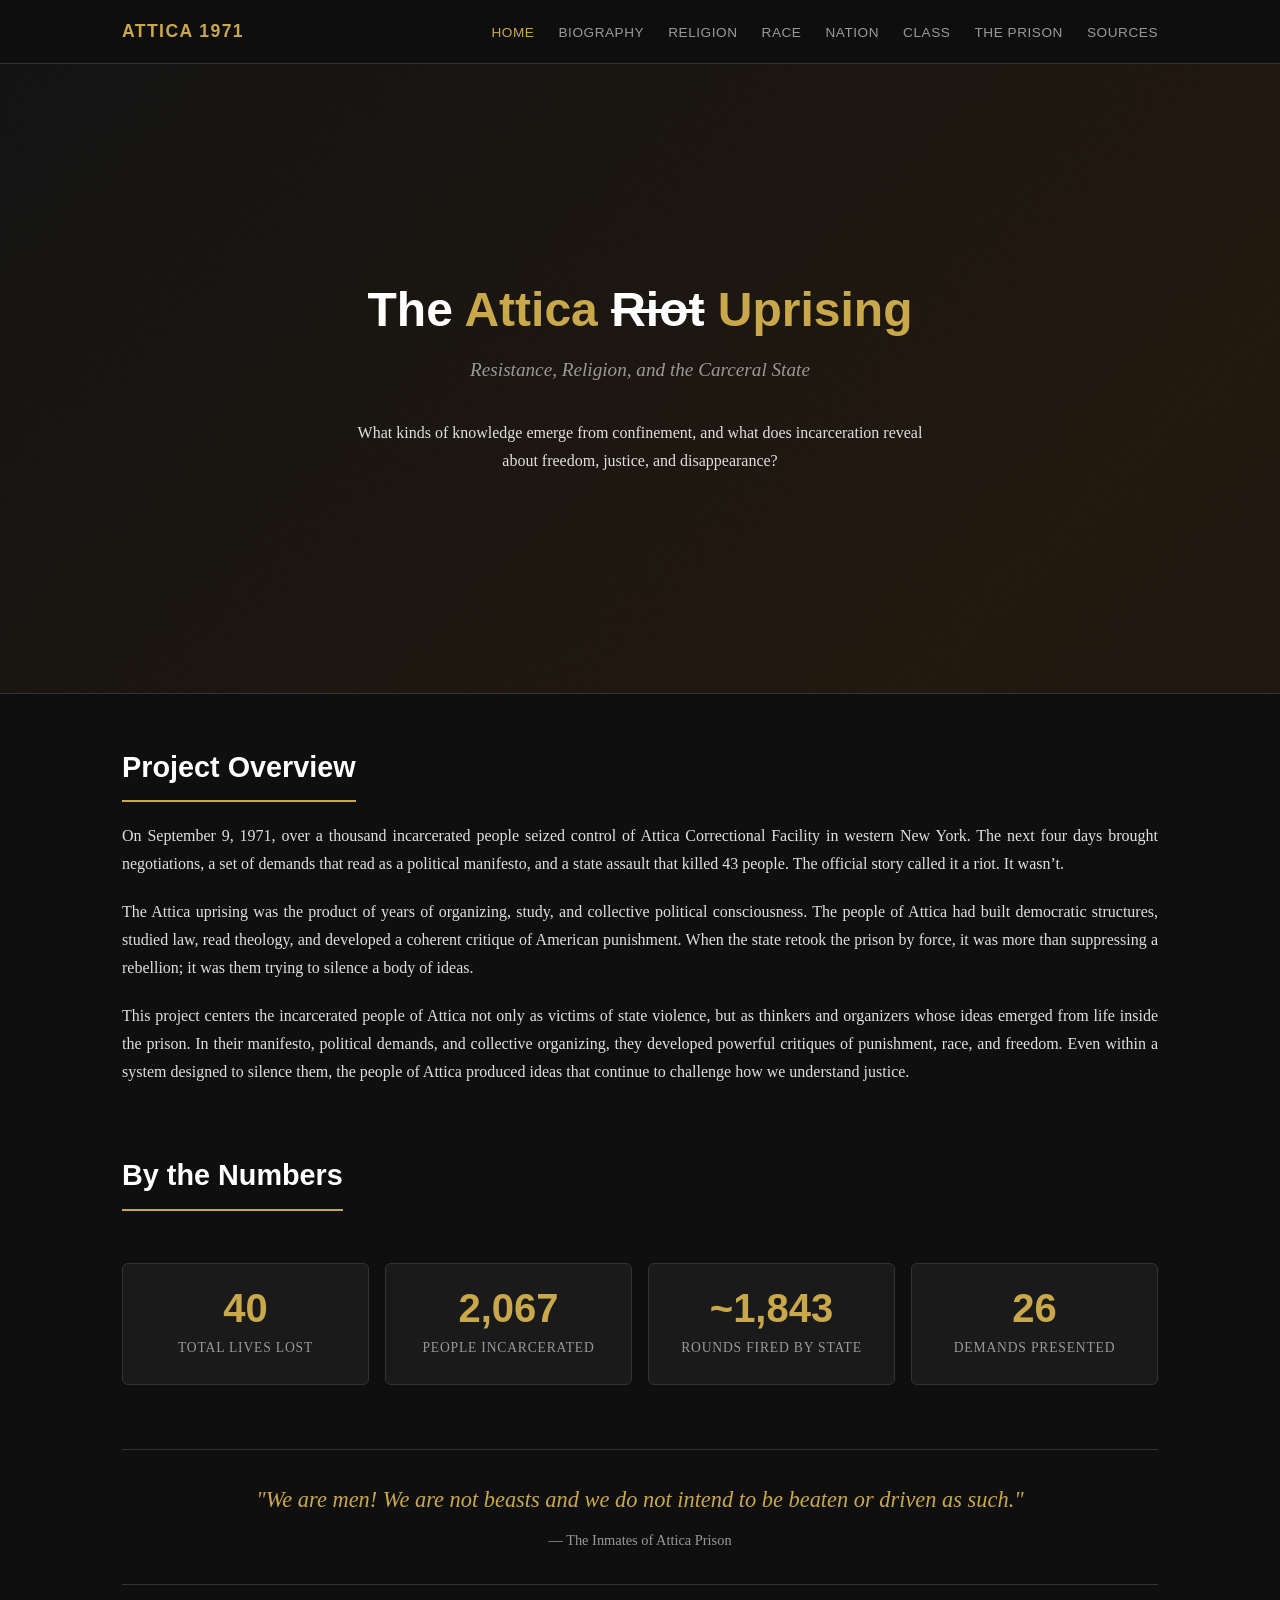
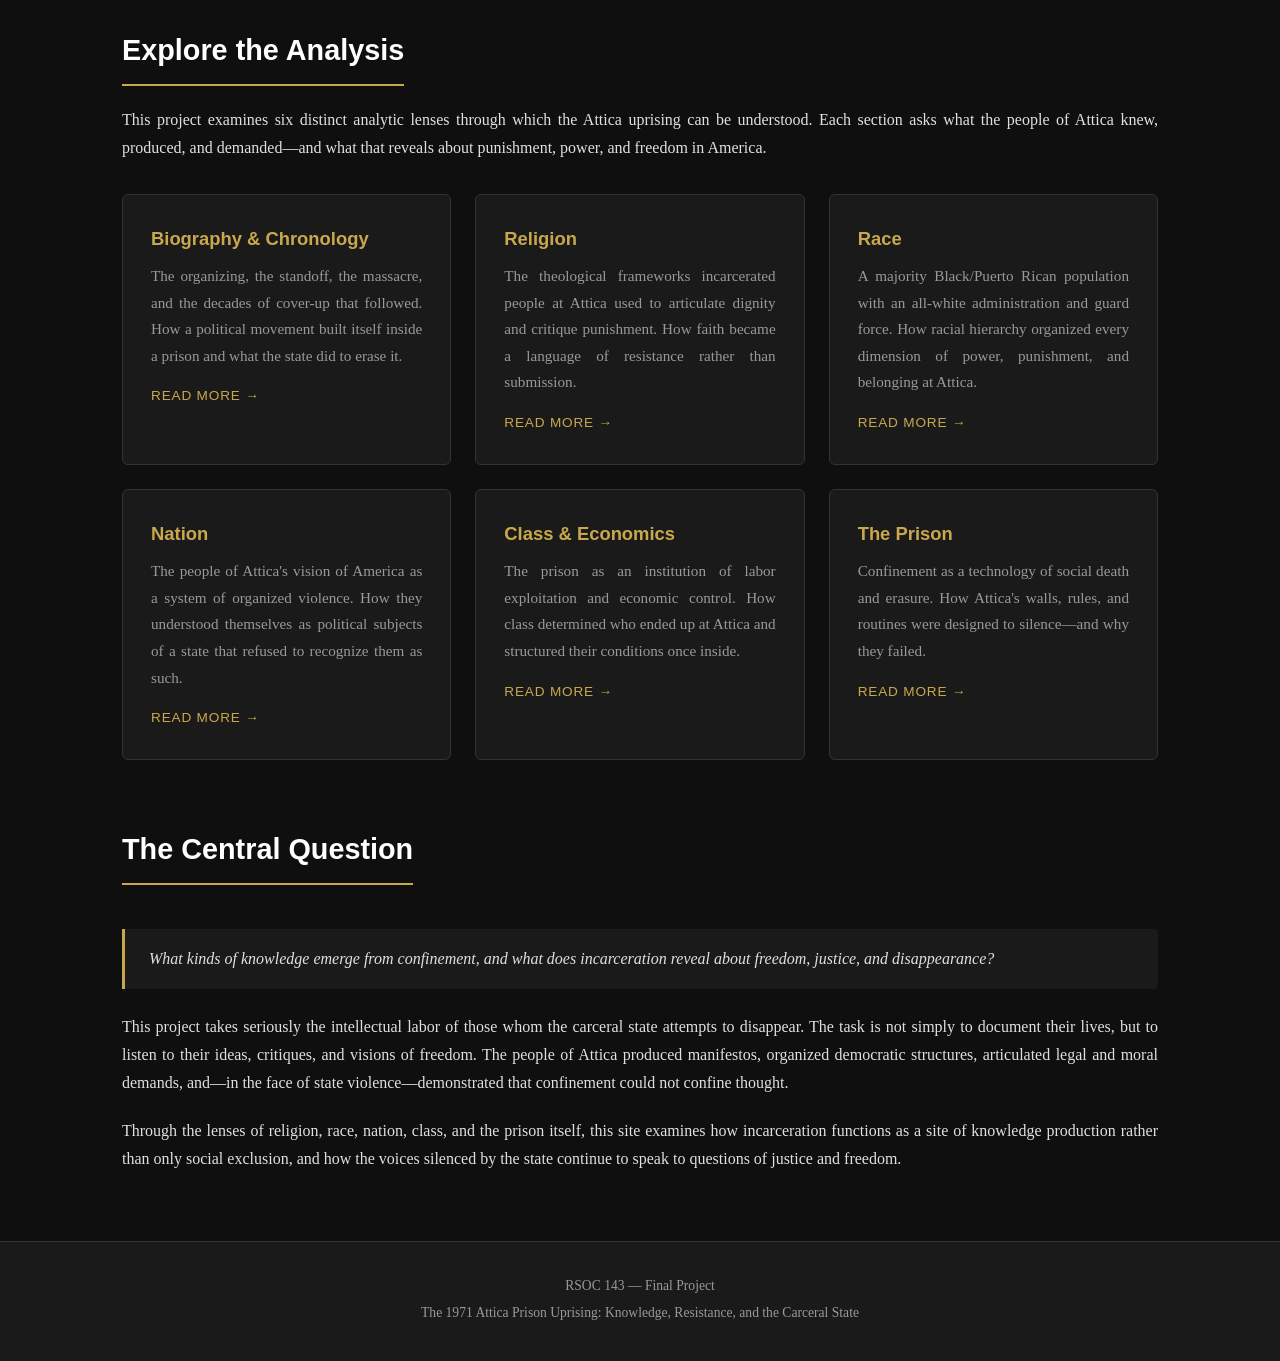
==== commit bcd92c6a: "Add visual embellishments: animated hero, stat counters, card shimmer, timeline redesign - Animated " ====
--- a/index.html
+++ b/index.html
@@ -10,7 +10,7 @@
 
   <nav>
     <div class="nav-inner">
-      <a href="index.html" class="site-title">Attica</a>
+      <a href="index.html" class="site-title">Attica 1971</a>
       <button class="hamburger" onclick="document.querySelector('.nav-links').classList.toggle('open')" aria-label="Toggle navigation">
         <span></span><span></span><span></span>
       </button>
@@ -36,7 +36,8 @@
       </h1>
       <p class="subtitle">Resistance, Religion, and the Carceral State</p>
       <p class="tagline">
-        Aarush, Ingrid, Ryan, Leslie, & Sofia
+        What kinds of knowledge emerge from confinement, and what does
+        incarceration reveal about freedom, justice, and disappearance?
       </p>
     </div>
   </header>
@@ -181,5 +182,6 @@
     <p>The 1971 Attica Prison Uprising: Knowledge, Resistance, and the Carceral State</p>
   </footer>
 
+  <script src="main.js" defer></script>
 </body>
 </html>
--- a/styles.css
+++ b/styles.css
@@ -565,3 +565,244 @@
     grid-template-columns: 1fr;
   }
 }
+
+/* ===== Progress Bar ===== */
+#progress-bar {
+  position: fixed;
+  top: 0;
+  left: 0;
+  height: 3px;
+  width: 0%;
+  background: linear-gradient(90deg, var(--color-accent-dim), var(--color-accent), #f0d878, var(--color-accent), var(--color-accent-dim));
+  background-size: 300% 100%;
+  animation: shimmerBar 2.5s linear infinite;
+  z-index: 9999;
+  pointer-events: none;
+  transition: width 0.08s linear;
+}
+
+@keyframes shimmerBar {
+  0%   { background-position: 100% 0; }
+  100% { background-position: -100% 0; }
+}
+
+/* ===== Hero — Animated Gradient + Film Grain ===== */
+.hero {
+  overflow: hidden;
+  background: linear-gradient(
+    135deg,
+    #0f0f0f 0%,
+    #1e140a 20%,
+    #0f0f0f 45%,
+    #160e10 70%,
+    #0f0f0f 100%
+  );
+  background-size: 400% 400%;
+  animation: heroShift 16s ease infinite;
+}
+
+@keyframes heroShift {
+  0%   { background-position: 0% 50%; }
+  50%  { background-position: 100% 50%; }
+  100% { background-position: 0% 50%; }
+}
+
+/* Film grain overlay */
+.hero::before {
+  content: '';
+  position: absolute;
+  inset: 0;
+  background-image: url("data:image/svg+xml,%3Csvg xmlns='http://www.w3.org/2000/svg' width='300' height='300'%3E%3Cfilter id='n'%3E%3CfeTurbulence type='fractalNoise' baseFrequency='0.75' numOctaves='4' stitchTiles='stitch'/%3E%3C/filter%3E%3Crect width='300' height='300' filter='url(%23n)'/%3E%3C/svg%3E");
+  opacity: 0.055;
+  pointer-events: none;
+  z-index: 0;
+}
+
+.hero-content {
+  position: relative;
+  z-index: 1;
+}
+
+/* ===== Card Shimmer ===== */
+.card {
+  position: relative;
+  overflow: hidden;
+}
+
+.card::after {
+  content: '';
+  position: absolute;
+  inset: 0;
+  border-radius: 6px;
+  background: radial-gradient(
+    circle at var(--mouse-x, 50%) var(--mouse-y, 50%),
+    rgba(201, 168, 76, 0.18) 0%,
+    transparent 62%
+  );
+  opacity: 0;
+  transition: opacity 0.35s;
+  pointer-events: none;
+}
+
+.card:hover::after {
+  opacity: 1;
+}
+
+.card:hover {
+  border-color: rgba(201, 168, 76, 0.5);
+  box-shadow: 0 8px 32px rgba(201, 168, 76, 0.09), 0 2px 8px rgba(0, 0, 0, 0.35);
+  transform: translateY(-4px);
+}
+
+/* ===== Timeline (Redesigned) ===== */
+.timeline {
+  position: relative;
+  margin: 2.5rem 0;
+  padding-left: 2.75rem;
+}
+
+.timeline::before {
+  content: '';
+  position: absolute;
+  left: 10px;
+  top: 0;
+  bottom: 0;
+  width: 2px;
+  background: linear-gradient(
+    to bottom,
+    transparent 0%,
+    var(--color-accent-dim) 6%,
+    var(--color-accent-dim) 94%,
+    transparent 100%
+  );
+}
+
+.timeline-item {
+  position: relative;
+  margin-bottom: 2.5rem;
+  padding: 1.5rem 1.75rem;
+  background: var(--color-surface);
+  border: 1px solid var(--color-border);
+  border-left: 3px solid transparent;
+  border-radius: 8px;
+  opacity: 0;
+  transform: translateX(-20px);
+  transition: opacity 0.55s ease, transform 0.55s ease, border-color 0.3s, box-shadow 0.3s;
+}
+
+.timeline-item.tl-visible {
+  opacity: 1;
+  transform: translateX(0);
+}
+
+.timeline-item:hover {
+  border-left-color: var(--color-accent-dim);
+  box-shadow: 0 4px 28px rgba(201, 168, 76, 0.11);
+}
+
+/* Dot — centered on the timeline line (line center = 11px from .timeline left,
+   item left edge = 2.75rem from .timeline left, dot is 16px wide) */
+.timeline-item::before {
+  content: '';
+  position: absolute;
+  left: calc(3px - 2.75rem);   /* (11px - 8px) - 2.75rem */
+  top: 1.5rem;
+  width: 16px;
+  height: 16px;
+  border-radius: 50%;
+  background: var(--color-accent);
+  border: 3px solid var(--color-bg);
+  box-shadow: 0 0 0 2px var(--color-accent-dim), 0 0 14px rgba(201, 168, 76, 0.55);
+  z-index: 1;
+}
+
+/* Pulse ring */
+.timeline-item::after {
+  content: '';
+  position: absolute;
+  left: calc(-3px - 2.75rem);  /* dot left - 6px */
+  top: calc(1.5rem - 6px);
+  width: 28px;
+  height: 28px;
+  border-radius: 50%;
+  background: rgba(201, 168, 76, 0.12);
+  animation: tlPulse 2.8s ease-out infinite;
+  z-index: 0;
+}
+
+@keyframes tlPulse {
+  0%   { transform: scale(1); opacity: 0.75; }
+  100% { transform: scale(2.6); opacity: 0; }
+}
+
+.timeline-item .date {
+  font-family: var(--font-heading);
+  font-size: 0.8rem;
+  color: var(--color-accent);
+  font-weight: 700;
+  text-transform: uppercase;
+  letter-spacing: 0.1em;
+  margin-bottom: 0.5rem;
+  display: flex;
+  align-items: center;
+  gap: 0.75rem;
+}
+
+/* Decorative line after the date */
+.timeline-item .date::after {
+  content: '';
+  flex: 1;
+  height: 1px;
+  background: linear-gradient(to right, var(--color-border), transparent);
+}
+
+.timeline-item h3 {
+  margin-top: 0;
+  font-size: 1.15rem;
+}
+
+.timeline-item p {
+  font-size: 0.95rem;
+  color: var(--color-text-muted);
+  margin-bottom: 0;
+}
+
+/* Critical event (e.g. September 13 — The Assault) */
+.timeline-item--critical::before {
+  background: #c94c4c;
+  box-shadow: 0 0 0 2px rgba(180, 60, 60, 0.4), 0 0 14px rgba(180, 60, 60, 0.55);
+}
+
+.timeline-item--critical::after {
+  background: rgba(180, 60, 60, 0.1);
+  animation-name: tlPulseCritical;
+}
+
+@keyframes tlPulseCritical {
+  0%   { transform: scale(1); opacity: 0.75; }
+  100% { transform: scale(2.6); opacity: 0; }
+}
+
+.timeline-item--critical {
+  border-left-color: rgba(180, 60, 60, 0.25) !important;
+}
+
+.timeline-item--critical:hover {
+  border-left-color: rgba(180, 60, 60, 0.55) !important;
+  box-shadow: 0 4px 28px rgba(180, 60, 60, 0.13);
+}
+
+/* Mobile timeline */
+@media (max-width: 768px) {
+  .timeline {
+    padding-left: 2.25rem;
+  }
+
+  .timeline-item::before {
+    left: calc(3px - 2.25rem);
+  }
+
+  .timeline-item::after {
+    left: calc(-3px - 2.25rem);
+  }
+}
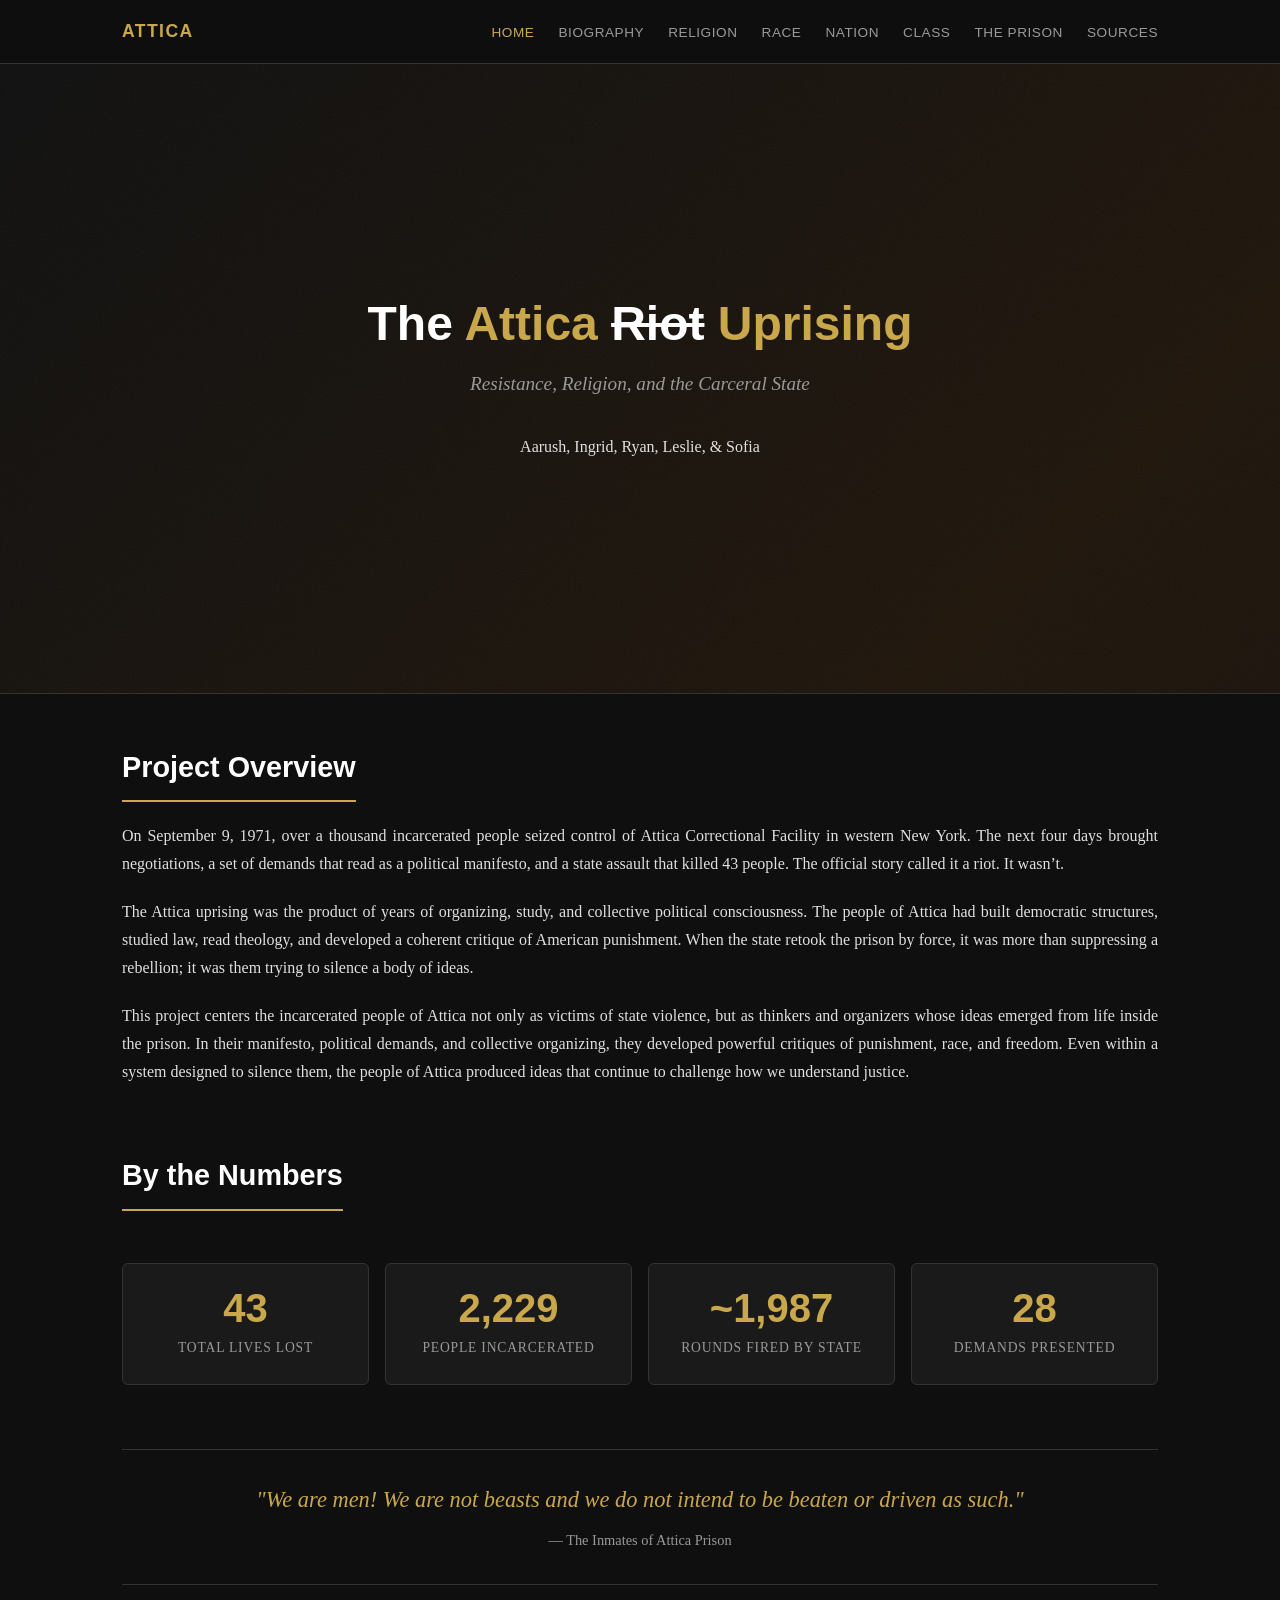
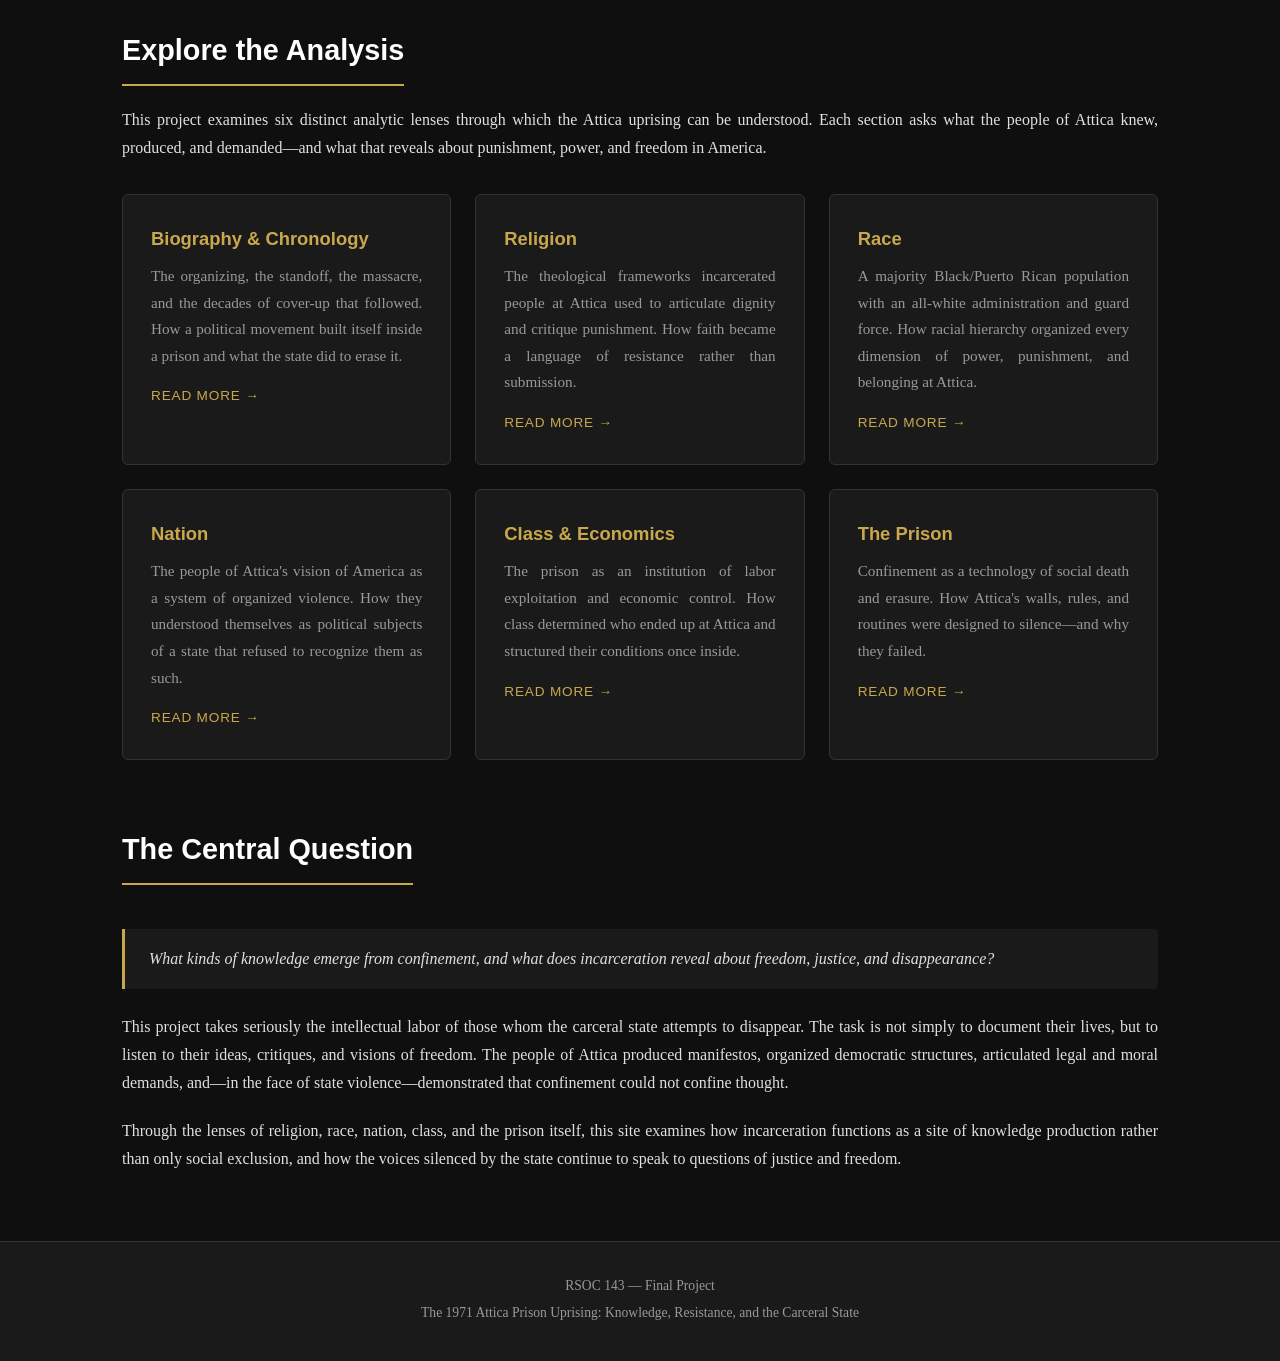
==== commit f01d92db: "Merge pull request #8 from aarush-malik/claude/standardize-image-sizes-BKryV Add visual embellishmen" ====
--- a/index.html
+++ b/index.html
@@ -10,7 +10,7 @@
 
   <nav>
     <div class="nav-inner">
-      <a href="index.html" class="site-title">Attica 1971</a>
+      <a href="index.html" class="site-title">Attica</a>
       <button class="hamburger" onclick="document.querySelector('.nav-links').classList.toggle('open')" aria-label="Toggle navigation">
         <span></span><span></span><span></span>
       </button>
@@ -36,8 +36,7 @@
       </h1>
       <p class="subtitle">Resistance, Religion, and the Carceral State</p>
       <p class="tagline">
-        What kinds of knowledge emerge from confinement, and what does
-        incarceration reveal about freedom, justice, and disappearance?
+        Aarush, Ingrid, Ryan, Leslie, & Sofia
       </p>
     </div>
   </header>
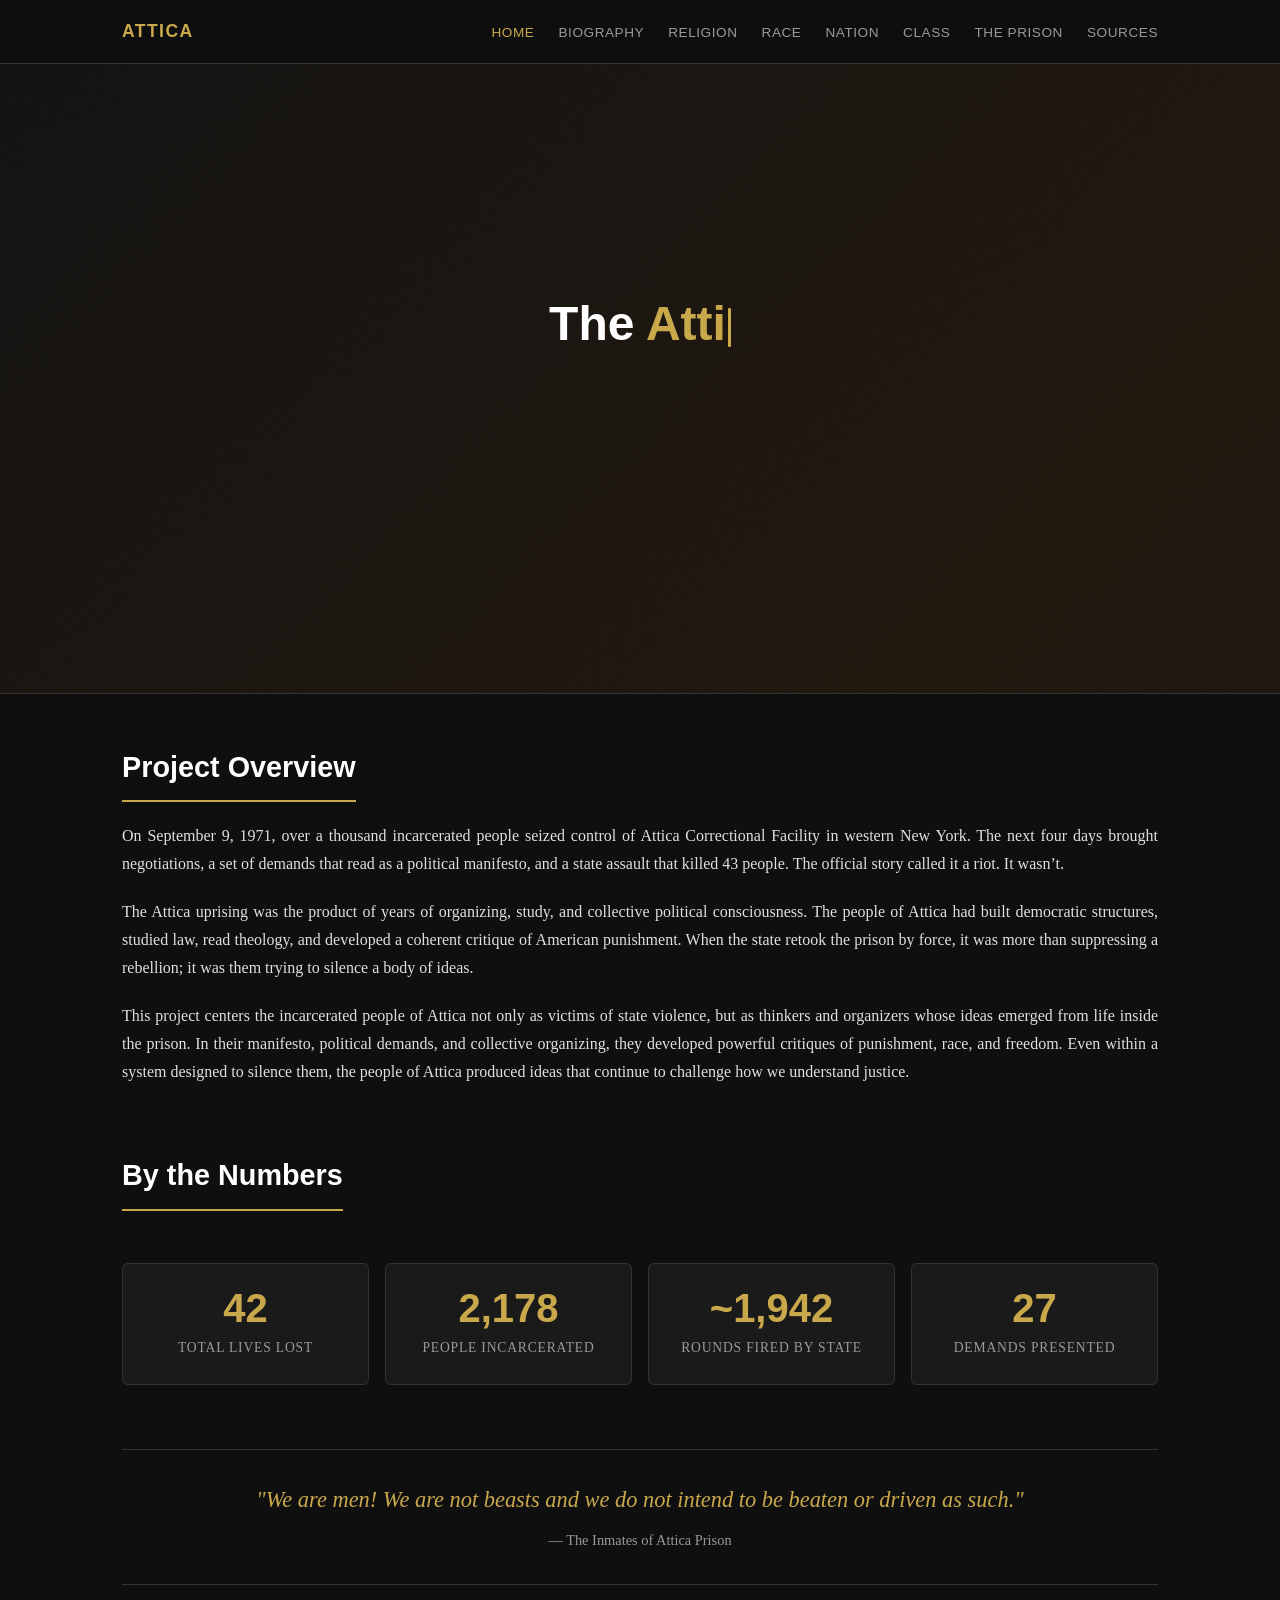
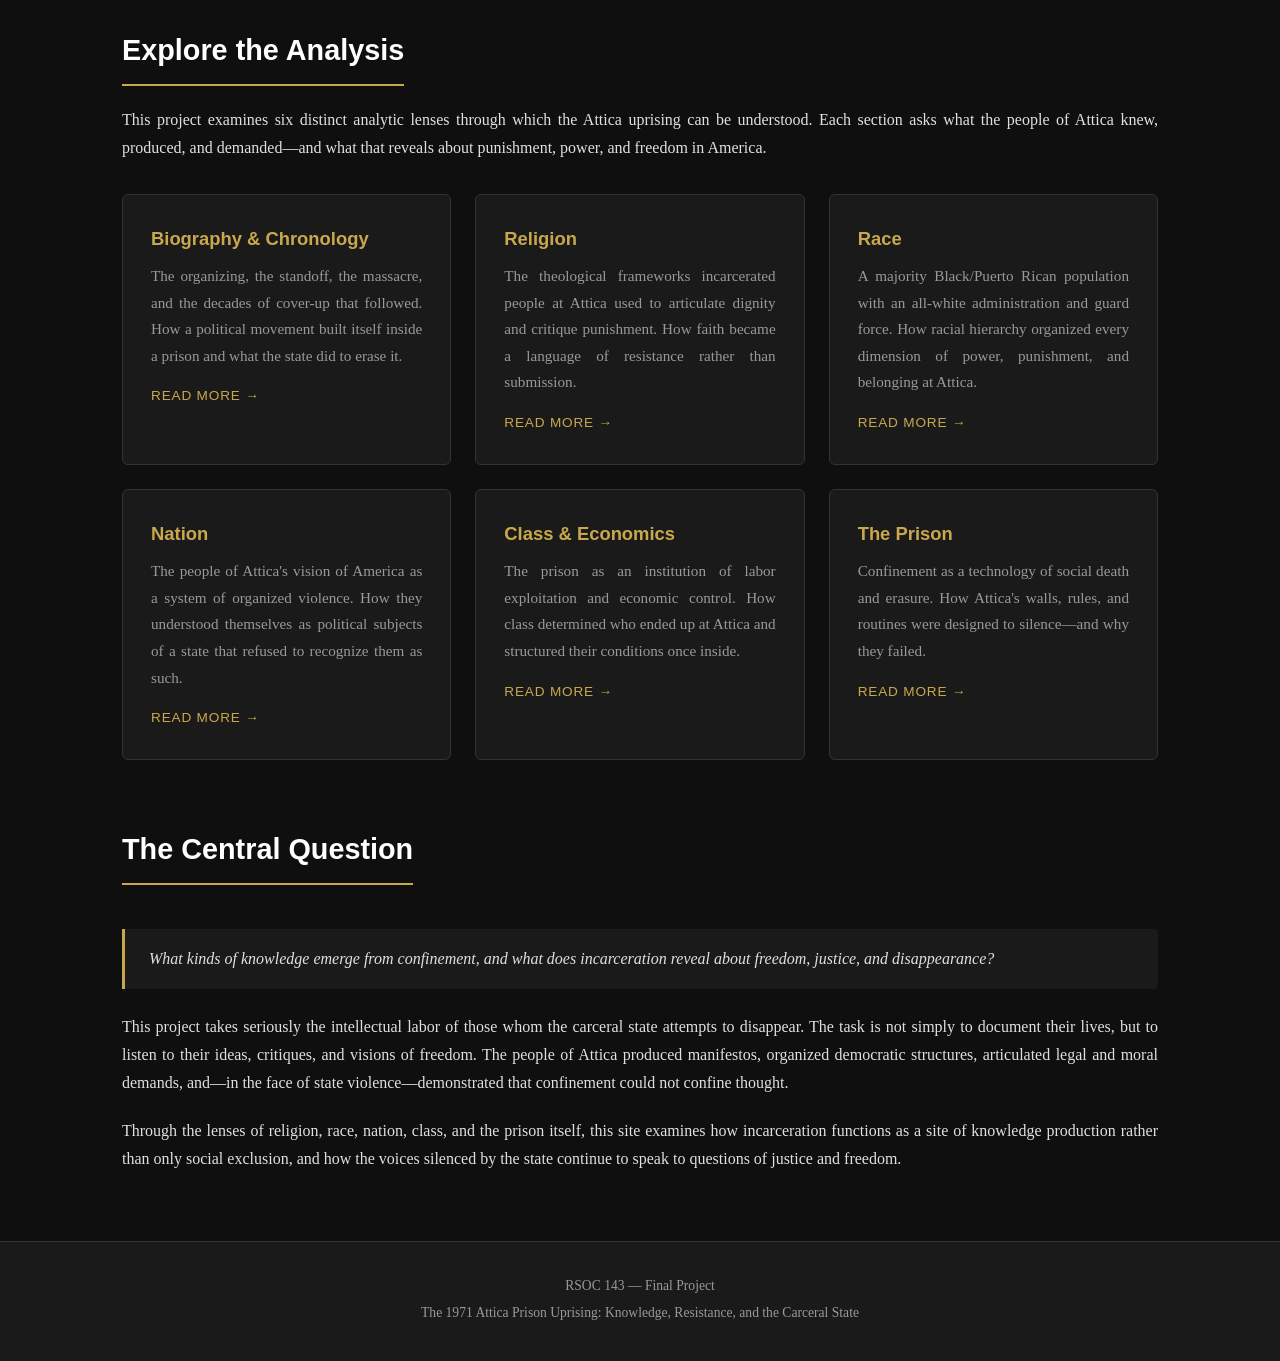
==== commit 391f3542: "Update index.html" ====
--- a/index.html
+++ b/index.html
@@ -36,7 +36,7 @@
       </h1>
       <p class="subtitle">Resistance, Religion, and the Carceral State</p>
       <p class="tagline">
-        Aarush, Ingrid, Ryan, Leslie, & Sofia
+        Aarush, Ingrid, Leslie, Ryan, & Sofia
       </p>
     </div>
   </header>
--- a/styles.css
+++ b/styles.css
@@ -806,3 +806,47 @@
     left: calc(-3px - 2.25rem);
   }
 }
+
+/* ===== Hero Typewriter ===== */
+.riot-container {
+  position: relative;
+  display: inline-block;
+  white-space: nowrap;
+}
+
+.riot-word {
+  display: inline;
+}
+
+.strike-line {
+  position: absolute;
+  left: 0;
+  top: 52%;
+  height: 3px;
+  width: 0%;
+  background: var(--color-accent);
+  transform: translateY(-50%);
+  transition: width 0.55s cubic-bezier(0.25, 0.1, 0.25, 1);
+  border-radius: 2px;
+  pointer-events: none;
+}
+
+.strike-line.drawn {
+  width: 100%;
+}
+
+.type-cursor {
+  display: inline-block;
+  width: 3px;
+  height: 0.82em;
+  background: var(--color-accent);
+  margin-left: 2px;
+  vertical-align: middle;
+  border-radius: 1px;
+  animation: cursorBlink 0.72s step-end infinite;
+}
+
+@keyframes cursorBlink {
+  0%, 100% { opacity: 1; }
+  50%       { opacity: 0; }
+}
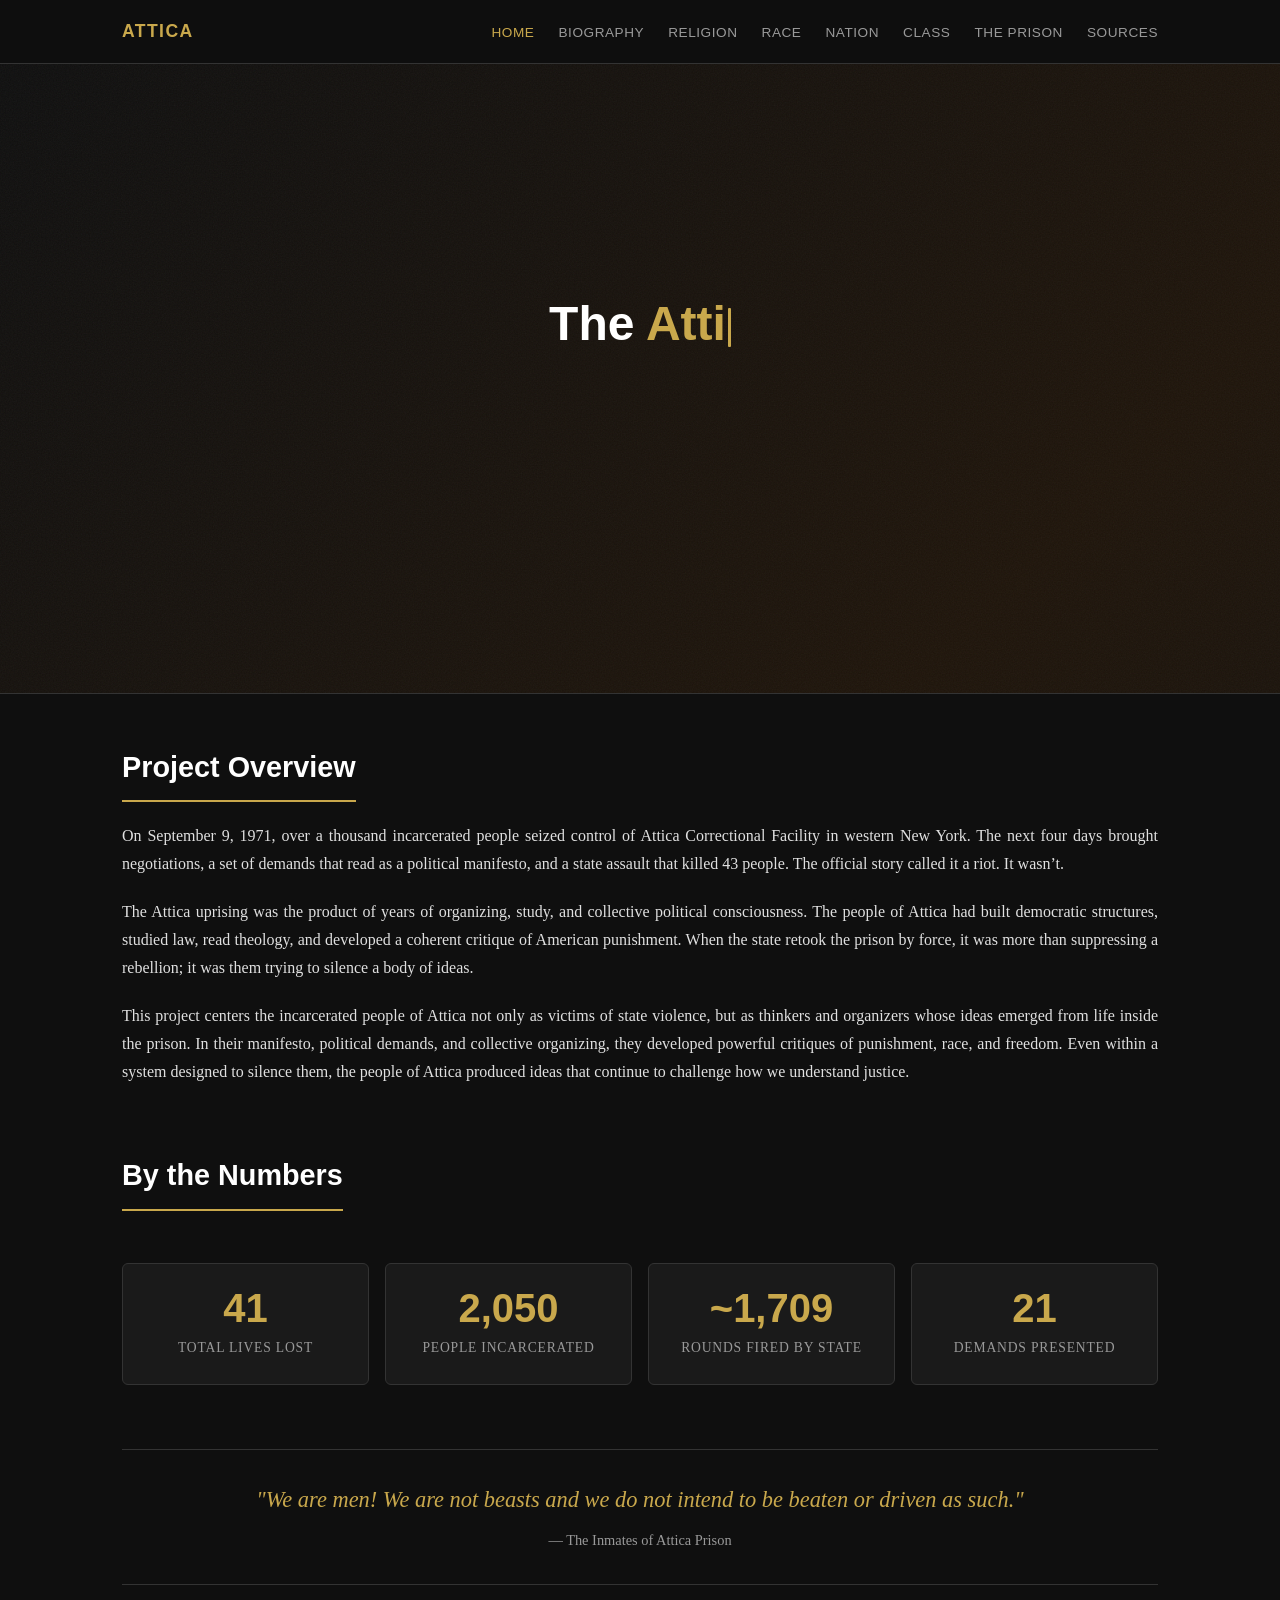
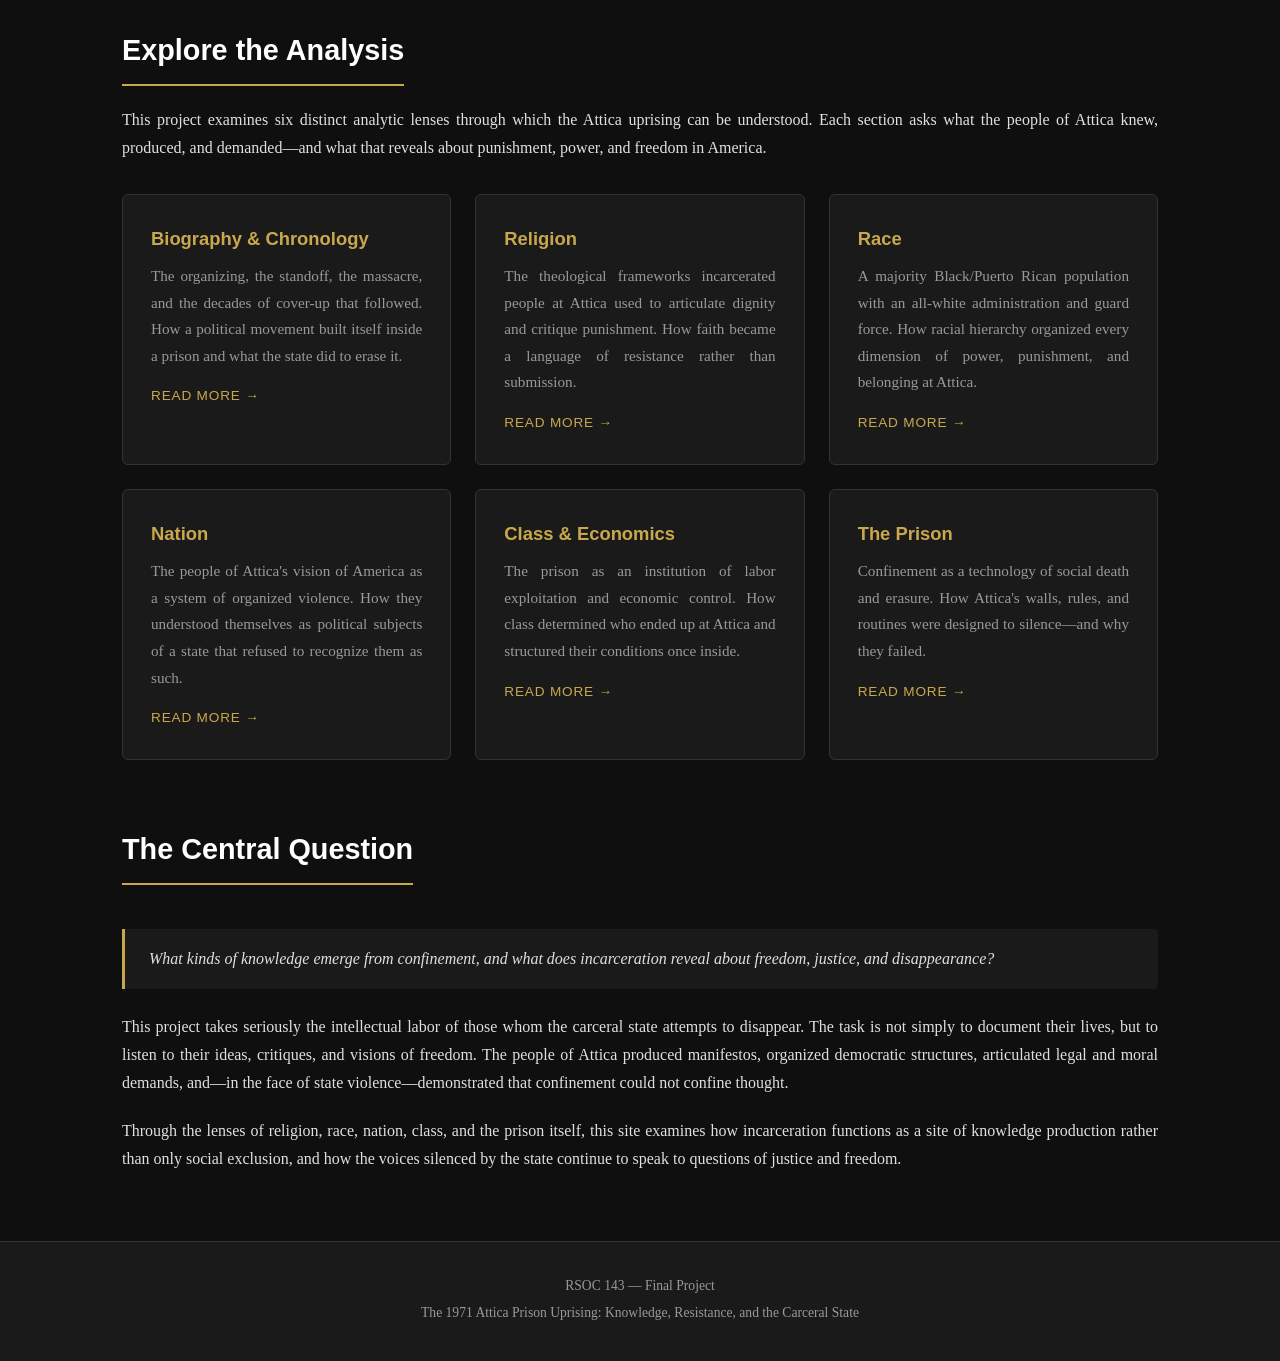
==== commit 0058f501: "Update index.html" ====
--- a/index.html
+++ b/index.html
@@ -3,7 +3,7 @@
 <head>
   <meta charset="UTF-8">
   <meta name="viewport" content="width=device-width, initial-scale=1.0">
-  <title>Attica 1971 — Knowledge from Confinement</title>
+  <title>Attica 1971 — Voices of the Disappeared</title>
   <link rel="stylesheet" href="styles.css">
 </head>
 <body>
--- a/styles.css
+++ b/styles.css
@@ -422,6 +422,24 @@
   border-radius: 6px;
   padding: 1.5rem;
   text-align: center;
+  opacity: 0;
+  transform: translateY(14px);
+  transition: opacity 0.55s ease, transform 0.55s ease;
+}
+
+.stat-box.stat-visible {
+  opacity: 1;
+  transform: translateY(0);
+}
+
+@keyframes stat-land {
+  0%   { color: var(--color-accent); }
+  35%  { color: #fff; }
+  100% { color: var(--color-accent); }
+}
+
+.stat-box.stat-done .stat-number {
+  animation: stat-land 0.45s ease forwards;
 }
 
 .stat-box .stat-number {
@@ -523,33 +541,44 @@
 }
 
 /* ===== Media Blocks ===== */
-.page-media,
-.video-container {
+.page-media {
   width: 100%;
-  max-width: 480px;
-  margin: 1.5rem auto 2rem;
+  max-width: 520px;
+  margin: 1.75rem auto 2rem;
 }
 
 .page-media img {
   width: 100%;
-  max-height: 300px;
+  max-height: 320px;
   object-fit: cover;
   object-position: center;
   display: block;
   border-radius: 6px;
+  border: 1px solid var(--color-border);
+  box-shadow: 0 2px 12px rgba(0, 0, 0, 0.35);
 }
 
 .page-media figcaption {
-  margin-top: 0.6rem;
+  margin-top: 0.65rem;
   padding-left: 0.75rem;
   border-left: 3px solid var(--color-accent);
-  font-size: 0.9rem;
+  font-size: 0.85rem;
+  font-style: italic;
   color: var(--color-text-muted);
   line-height: 1.5;
 }
 
 .video-container {
+  width: 100%;
+  max-width: 520px;
+  margin: 1.75rem auto 0;
   aspect-ratio: 16 / 9;
+}
+
+/* When video-container is nested inside a page-media figure, fill the figure */
+.page-media .video-container {
+  max-width: 100%;
+  margin: 0 0 0.65rem;
 }
 
 .video-container iframe {
@@ -558,12 +587,89 @@
   display: block;
   border: 0;
   border-radius: 6px;
+  box-shadow: 0 2px 12px rgba(0, 0, 0, 0.35);
 }
 
 @media (max-width: 480px) {
   .stats-row {
     grid-template-columns: 1fr;
   }
+}
+
+/* ===== Demands Accordion ===== */
+.demands-accordion {
+  border: 1px solid var(--color-border);
+  border-radius: 6px;
+  overflow: hidden;
+  margin-top: 1.5rem;
+}
+
+.demands-summary {
+  cursor: pointer;
+  padding: 1rem 1.5rem;
+  background: var(--color-surface);
+  font-family: var(--font-heading);
+  color: var(--color-accent);
+  font-size: 0.85rem;
+  text-transform: uppercase;
+  letter-spacing: 0.08em;
+  list-style: none;
+  display: flex;
+  justify-content: space-between;
+  align-items: center;
+  user-select: none;
+  transition: background 0.2s;
+}
+
+.demands-summary::-webkit-details-marker { display: none; }
+
+.demands-summary:hover {
+  background: var(--color-surface-alt);
+}
+
+.demands-accordion[open] .demands-summary {
+  border-bottom: 1px solid var(--color-border);
+}
+
+.demands-arrow {
+  display: inline-block;
+  transition: transform 0.3s ease;
+  font-size: 0.7rem;
+  opacity: 0.7;
+}
+
+.demands-accordion[open] .demands-arrow {
+  transform: rotate(180deg);
+}
+
+.demands-list {
+  padding: 0.5rem 1.75rem 1rem 3rem;
+  background: var(--color-surface);
+  margin: 0;
+}
+
+.demands-list li {
+  padding: 0.6rem 0;
+  border-bottom: 1px solid rgba(51, 51, 51, 0.6);
+  color: var(--color-text);
+  font-size: 0.95rem;
+  line-height: 1.6;
+}
+
+.demands-list li:last-child {
+  border-bottom: none;
+}
+
+.demands-list li.demand-key {
+  background: rgba(201, 168, 76, 0.07);
+  border-radius: 3px;
+  padding-left: 0.4rem;
+  padding-right: 0.4rem;
+  margin: 0 -0.4rem;
+}
+
+.demands-list li.demand-key::marker {
+  color: var(--color-accent);
 }
 
 /* ===== Progress Bar ===== */
